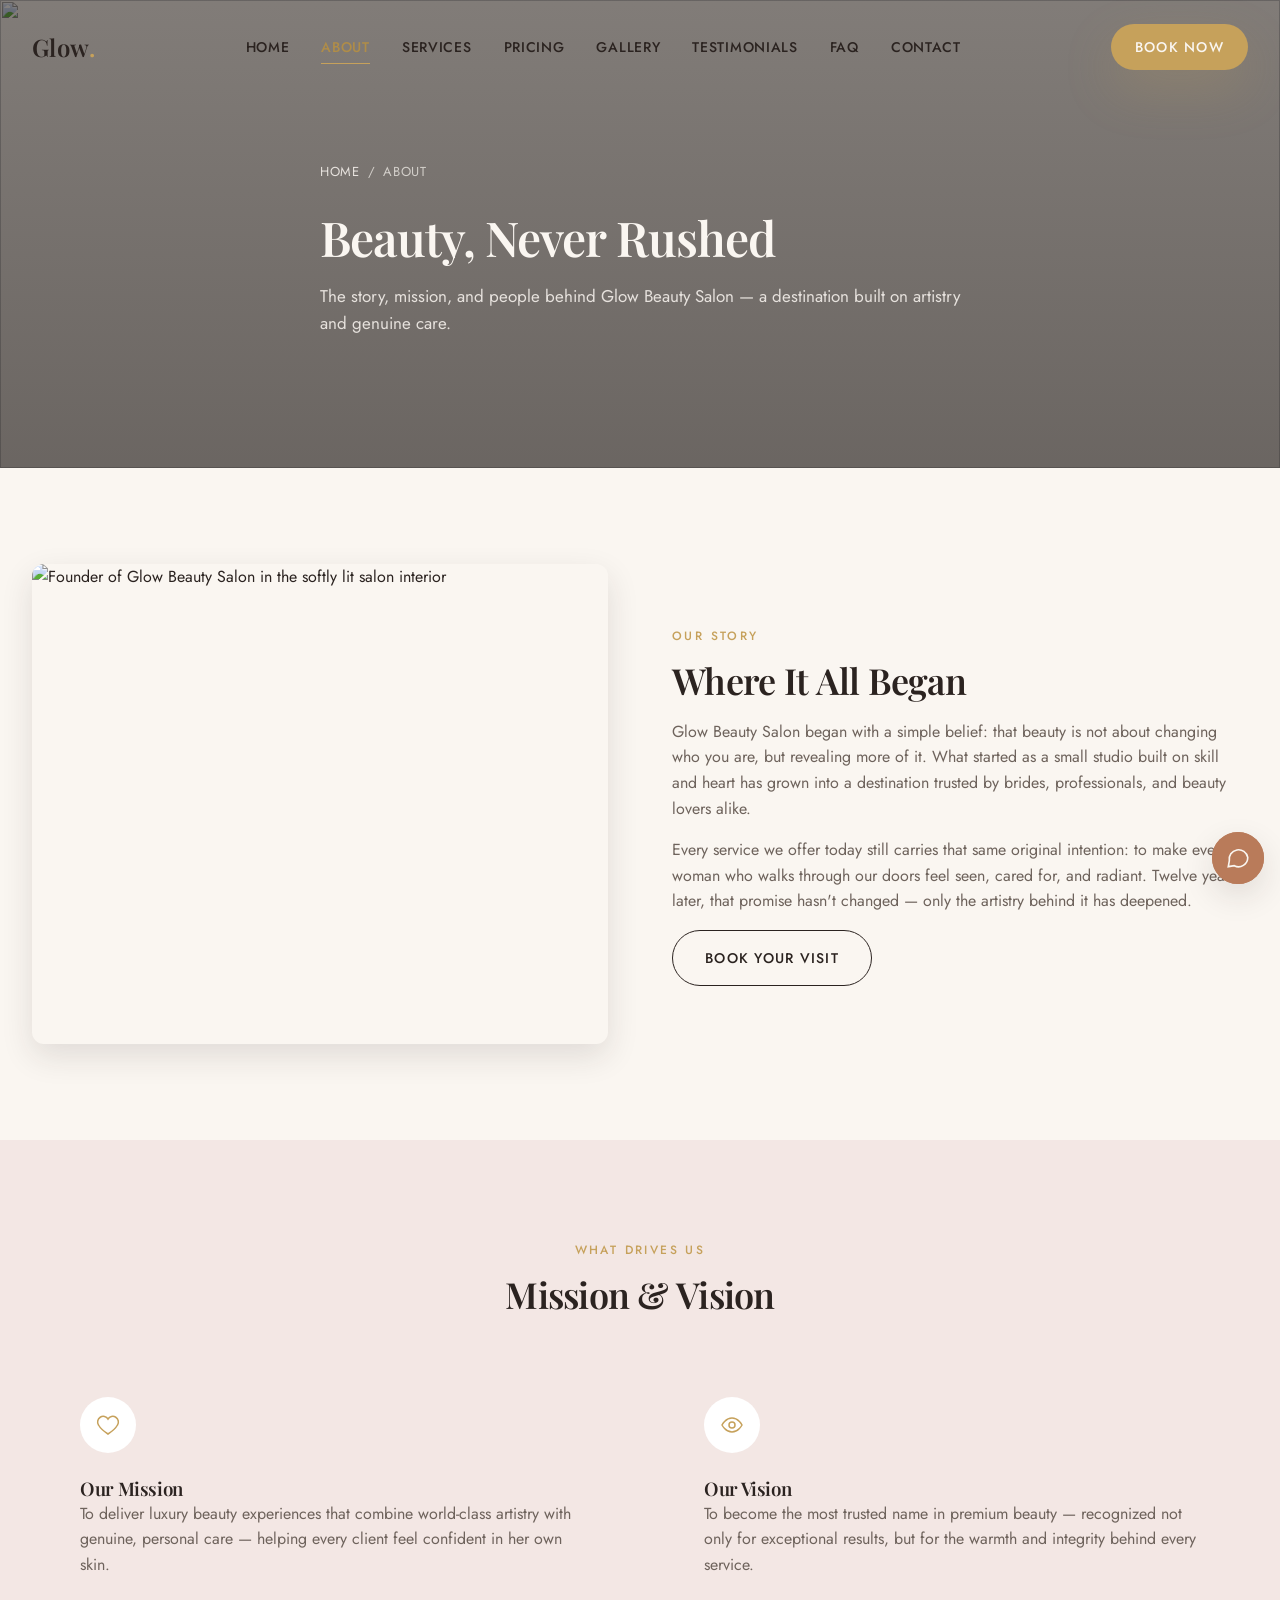
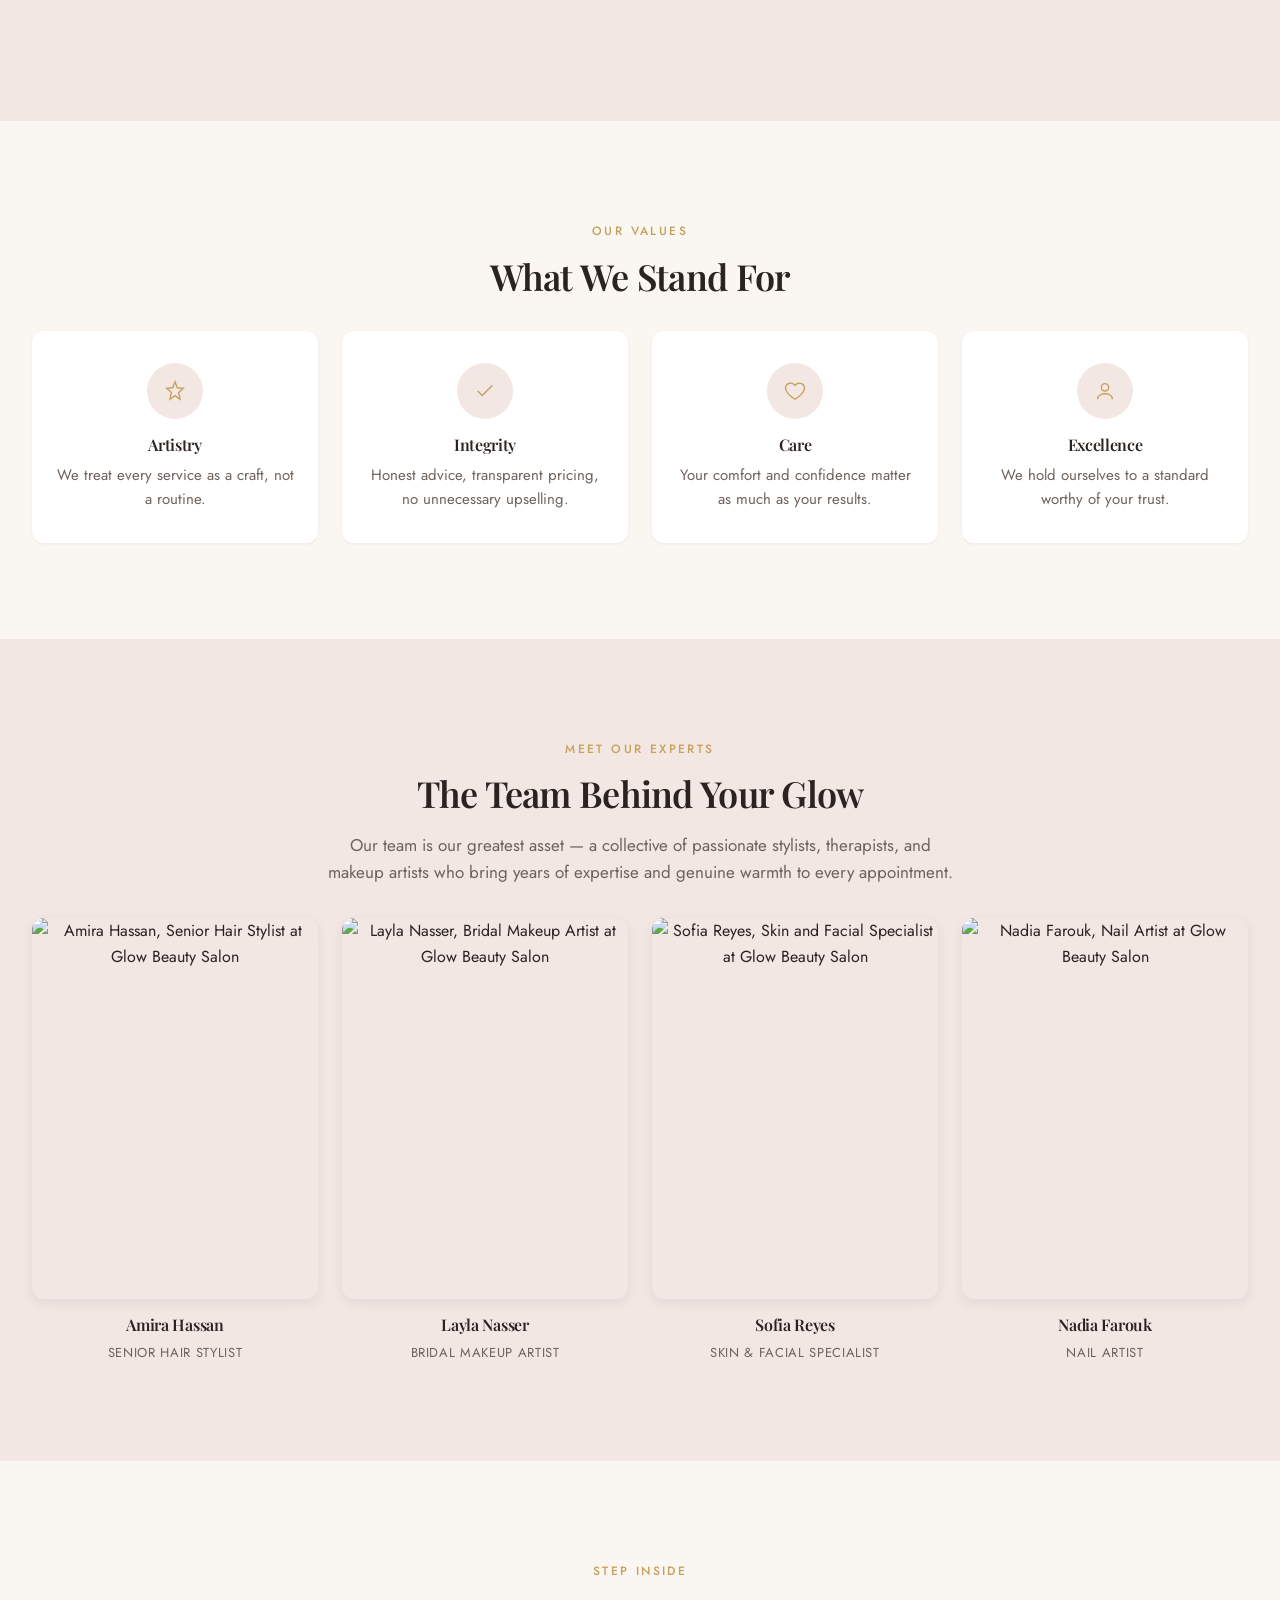
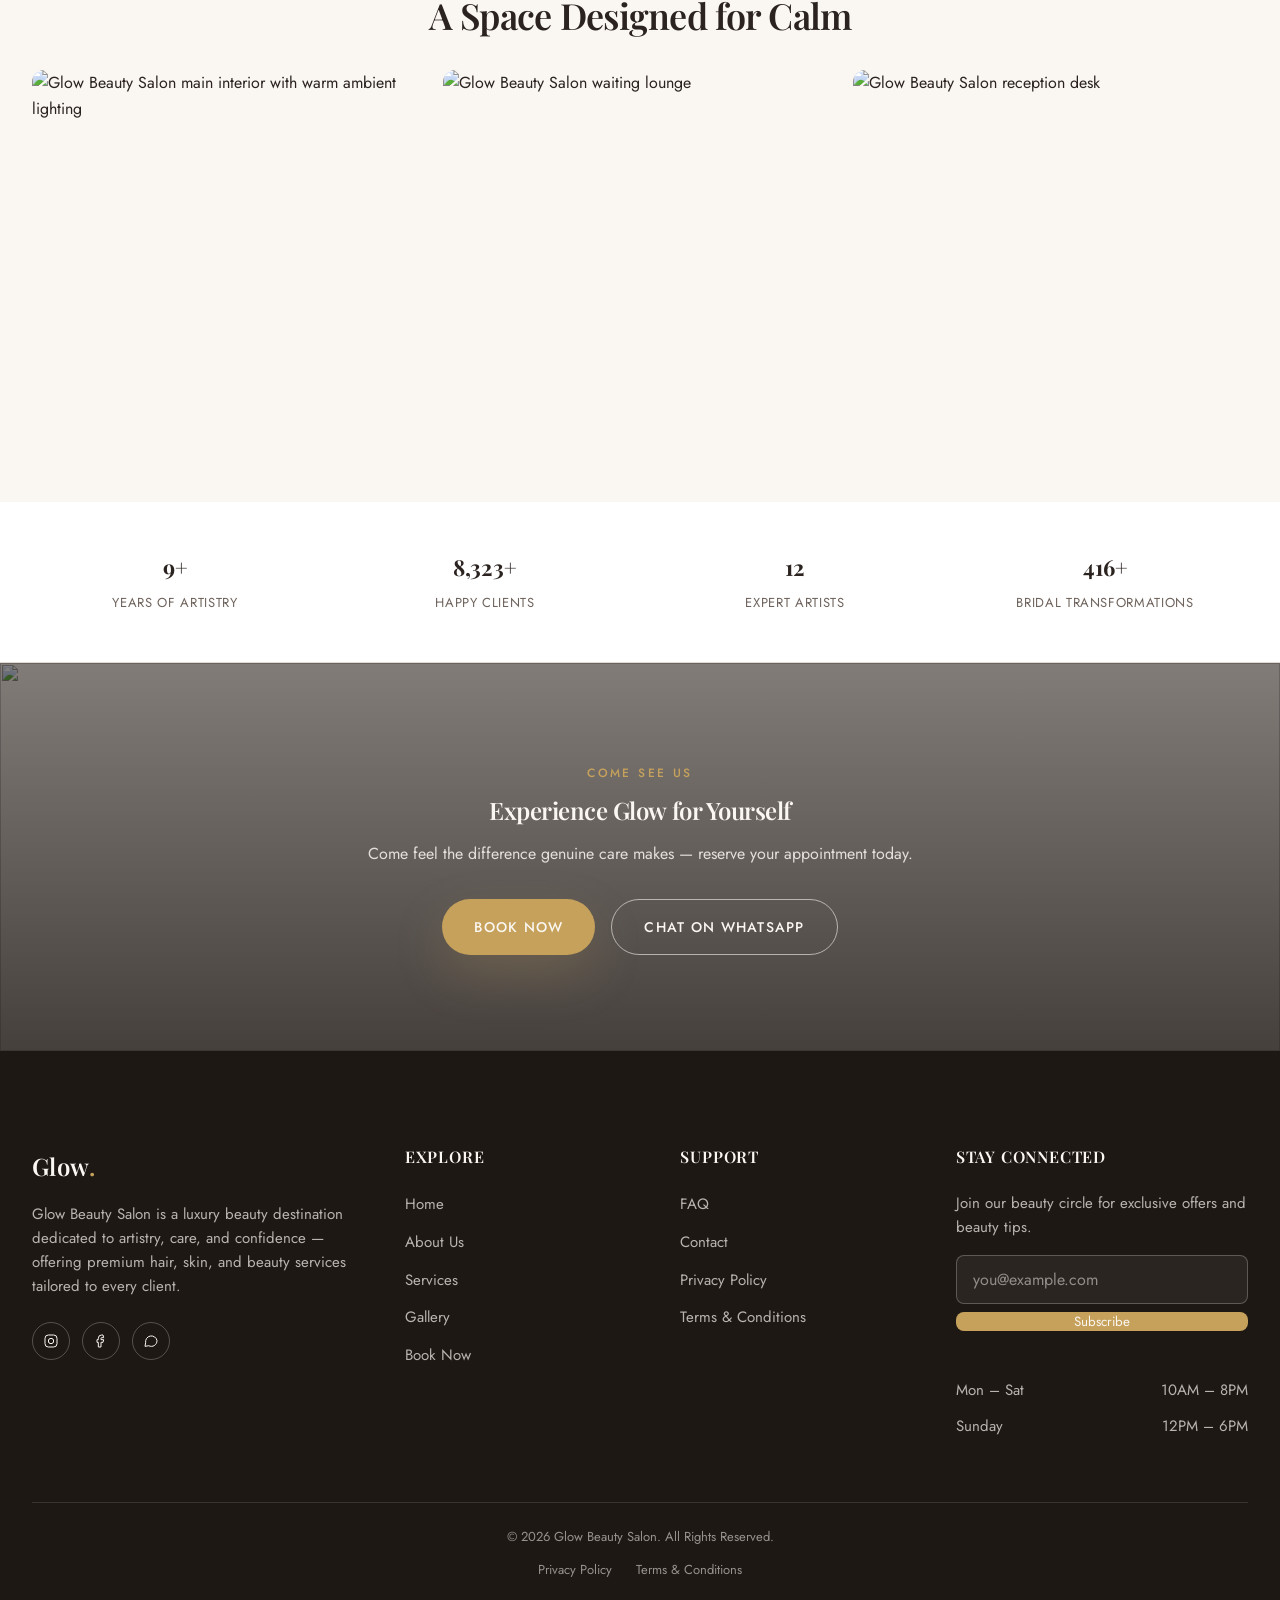
==== about.html @ 4e3955bc "Add files via upload" ====
<!DOCTYPE html>
<html lang="en">
<head>
  <meta charset="UTF-8">
  <meta name="viewport" content="width=device-width, initial-scale=1.0">
  <title>About Us | Glow Beauty Salon — Luxury Beauty Destination</title>
  <meta name="description" content="Discover the story, mission, and expert team behind Glow Beauty Salon — a luxury beauty destination built on artistry, integrity, and genuine care.">
  <meta name="keywords" content="about glow beauty salon, luxury salon story, beauty salon team, salon mission values">
  <meta name="author" content="Glow Beauty Salon">
  <link rel="canonical" href="https://www.glowbeautysalon.com/about.html">

  <meta property="og:type" content="website">
  <meta property="og:title" content="About Glow Beauty Salon">
  <meta property="og:description" content="Beauty, never rushed. Discover the story and team behind Glow Beauty Salon.">
  <meta property="og:image" content="assets/images/founder-portrait.webp">
  <meta property="og:url" content="https://www.glowbeautysalon.com/about.html">
  <meta name="twitter:card" content="summary_large_image">

  <link rel="preconnect" href="https://fonts.googleapis.com">
  <link rel="preconnect" href="https://fonts.gstatic.com" crossorigin>
  <link href="https://fonts.googleapis.com/css2?family=Playfair+Display:wght@500;600;700&family=Jost:wght@400;500;600&display=swap" rel="stylesheet">

  <link rel="stylesheet" href="assets/css/variables.css">
  <link rel="stylesheet" href="assets/css/style.css">
  <link rel="stylesheet" href="assets/css/animations.css">
  <link rel="stylesheet" href="assets/css/responsive.css">
</head>
<body>

  <a class="skip-link" href="#main-content">Skip to main content</a>

  <div class="loading-screen" role="status" aria-live="polite">
    <p class="loading-mark">Glow<span>.</span></p>
    <div class="loading-bar" aria-hidden="true"></div>
    <span class="visually-hidden">Loading Glow Beauty Salon</span>
  </div>

  <div class="scroll-progress" aria-hidden="true"></div>

  <header class="navbar">
    <div class="container">
      <a href="index.html" class="logo">Glow<span>.</span></a>
      <nav class="nav-links" aria-label="Primary navigation">
        <a href="index.html">Home</a>
        <a href="about.html" class="is-active">About</a>
        <a href="services.html">Services</a>
        <a href="pricing.html">Pricing</a>
        <a href="gallery.html">Gallery</a>
        <a href="testimonials.html">Testimonials</a>
        <a href="faq.html">FAQ</a>
        <a href="contact.html">Contact</a>
      </nav>
      <div class="nav-actions">
        <a href="appointment.html" class="btn btn-primary nav-cta">Book Now</a>
        <button class="hamburger" aria-label="Open menu" aria-expanded="false" aria-controls="mobile-menu">
          <span></span><span></span><span></span>
        </button>
      </div>
    </div>
  </header>

  <div class="mobile-menu" id="mobile-menu" aria-hidden="true">
    <button class="mobile-menu-close icon-btn" aria-label="Close menu">
      <svg width="18" height="18" viewBox="0 0 24 24" fill="none" stroke="currentColor" stroke-width="1.5"><line x1="4" y1="4" x2="20" y2="20"/><line x1="20" y1="4" x2="4" y2="20"/></svg>
    </button>
    <nav class="mobile-nav-links" aria-label="Mobile navigation">
      <a href="index.html">Home</a>
      <a href="about.html">About</a>
      <a href="services.html">Services</a>
      <a href="pricing.html">Pricing</a>
      <a href="gallery.html">Gallery</a>
      <a href="appointment.html">Appointment</a>
      <a href="testimonials.html">Testimonials</a>
      <a href="faq.html">FAQ</a>
      <a href="contact.html">Contact</a>
    </nav>
    <div class="mobile-menu-footer">
      <a href="appointment.html" class="btn btn-primary btn-block">Book Now</a>
      <div class="mobile-social">
        <a href="#" class="icon-btn" aria-label="Instagram"><svg width="18" height="18" viewBox="0 0 24 24" fill="none" stroke="currentColor" stroke-width="1.5"><rect x="3" y="3" width="18" height="18" rx="5"/><circle cx="12" cy="12" r="4"/></svg></a>
        <a href="#" class="icon-btn" aria-label="Facebook"><svg width="18" height="18" viewBox="0 0 24 24" fill="none" stroke="currentColor" stroke-width="1.5"><path d="M15 3h-2a5 5 0 0 0-5 5v2H6v4h2v7h4v-7h3l1-4h-4V8a1 1 0 0 1 1-1h3z"/></svg></a>
        <a href="https://wa.me/15550100" class="icon-btn" aria-label="WhatsApp"><svg width="18" height="18" viewBox="0 0 24 24" fill="none" stroke="currentColor" stroke-width="1.5"><path d="M21 11.5a8.5 8.5 0 0 1-12.4 7.6L3 20l1-5.4A8.5 8.5 0 1 1 21 11.5z"/></svg></a>
      </div>
    </div>
  </div>

  <main id="main-content">

    <!-- HERO -->
    <section class="page-hero">
      <div class="page-hero-bg" aria-hidden="true">
        <img src="assets/images/salon-interior.webp" alt="" loading="eager">
      </div>
      <div class="page-hero-overlay" aria-hidden="true"></div>
      <div class="container">
        <div class="page-hero-content" data-reveal>
          <div class="breadcrumb"><a href="index.html">Home</a> / <span>About</span></div>
          <h1>Beauty, Never Rushed</h1>
          <p>The story, mission, and people behind Glow Beauty Salon — a destination built on artistry and genuine care.</p>
        </div>
      </div>
    </section>

    <!-- OUR STORY -->
    <section aria-labelledby="story-title">
      <div class="container">
        <div class="story-split">
          <div class="story-split-media" data-reveal>
            <img src="assets/images/founder-portrait.webp" alt="Founder of Glow Beauty Salon in the softly lit salon interior" loading="lazy">
          </div>
          <div class="story-split-content" data-reveal data-reveal-delay="2">
            <span class="eyebrow">Our Story</span>
            <h2 id="story-title" class="section-title">Where It All Began</h2>
            <p>Glow Beauty Salon began with a simple belief: that beauty is not about changing who you are, but revealing more of it. What started as a small studio built on skill and heart has grown into a destination trusted by brides, professionals, and beauty lovers alike.</p>
            <p>Every service we offer today still carries that same original intention: to make every woman who walks through our doors feel seen, cared for, and radiant. Twelve years later, that promise hasn't changed — only the artistry behind it has deepened.</p>
            <a href="appointment.html" class="btn btn-secondary">Book Your Visit</a>
          </div>
        </div>
      </div>
    </section>

    <!-- MISSION & VISION -->
    <section class="section--alt" aria-labelledby="mission-title">
      <div class="container">
        <div class="section-header" data-reveal>
          <span class="eyebrow">What Drives Us</span>
          <h2 id="mission-title" class="section-title">Mission &amp; Vision</h2>
        </div>
        <div class="mission-vision-grid">
          <div class="mission-vision-card" data-reveal data-reveal-delay="1">
            <span class="icon-circle" aria-hidden="true">
              <svg width="24" height="24" viewBox="0 0 24 24" fill="none" stroke="currentColor" stroke-width="1.5"><path d="M12 21s-7-4.5-9.5-9A5.5 5.5 0 0112 6a5.5 5.5 0 019.5 6c-2.5 4.5-9.5 9-9.5 9z"/></svg>
            </span>
            <h3>Our Mission</h3>
            <p>To deliver luxury beauty experiences that combine world-class artistry with genuine, personal care — helping every client feel confident in her own skin.</p>
          </div>
          <div class="mission-vision-card" data-reveal data-reveal-delay="2">
            <span class="icon-circle" aria-hidden="true">
              <svg width="24" height="24" viewBox="0 0 24 24" fill="none" stroke="currentColor" stroke-width="1.5"><circle cx="12" cy="12" r="3"/><path d="M2 12s3.5-7 10-7 10 7 10 7-3.5 7-10 7-10-7-10-7z"/></svg>
            </span>
            <h3>Our Vision</h3>
            <p>To become the most trusted name in premium beauty — recognized not only for exceptional results, but for the warmth and integrity behind every service.</p>
          </div>
        </div>
      </div>
    </section>

    <!-- CORE VALUES -->
    <section aria-labelledby="values-title">
      <div class="container">
        <div class="section-header" data-reveal>
          <span class="eyebrow">Our Values</span>
          <h2 id="values-title" class="section-title">What We Stand For</h2>
        </div>
        <div class="values-grid">
          <div class="value-card" data-reveal data-reveal-delay="1">
            <span class="icon-circle" aria-hidden="true"><svg width="22" height="22" viewBox="0 0 24 24" fill="none" stroke="currentColor" stroke-width="1.5"><path d="M12 2l2.5 6.5L21 9l-5 4.5L17.5 21 12 17l-5.5 4L8 13.5 3 9l6.5-.5z"/></svg></span>
            <h4>Artistry</h4>
            <p>We treat every service as a craft, not a routine.</p>
          </div>
          <div class="value-card" data-reveal data-reveal-delay="2">
            <span class="icon-circle" aria-hidden="true"><svg width="22" height="22" viewBox="0 0 24 24" fill="none" stroke="currentColor" stroke-width="1.5"><path d="M20 6L9 17l-5-5"/></svg></span>
            <h4>Integrity</h4>
            <p>Honest advice, transparent pricing, no unnecessary upselling.</p>
          </div>
          <div class="value-card" data-reveal data-reveal-delay="3">
            <span class="icon-circle" aria-hidden="true"><svg width="22" height="22" viewBox="0 0 24 24" fill="none" stroke="currentColor" stroke-width="1.5"><path d="M12 21s-7-4.5-9.5-9A5.5 5.5 0 0112 6a5.5 5.5 0 019.5 6c-2.5 4.5-9.5 9-9.5 9z"/></svg></span>
            <h4>Care</h4>
            <p>Your comfort and confidence matter as much as your results.</p>
          </div>
          <div class="value-card" data-reveal data-reveal-delay="4">
            <span class="icon-circle" aria-hidden="true"><svg width="22" height="22" viewBox="0 0 24 24" fill="none" stroke="currentColor" stroke-width="1.5"><circle cx="12" cy="8" r="4"/><path d="M4 21c0-4 4-6 8-6s8 2 8 6"/></svg></span>
            <h4>Excellence</h4>
            <p>We hold ourselves to a standard worthy of your trust.</p>
          </div>
        </div>
      </div>
    </section>

    <!-- MEET OUR EXPERTS -->
    <section class="section--alt" id="team" aria-labelledby="team-title">
      <div class="container">
        <div class="section-header" data-reveal>
          <span class="eyebrow">Meet Our Experts</span>
          <h2 id="team-title" class="section-title">The Team Behind Your Glow</h2>
          <p class="section-subtitle">Our team is our greatest asset — a collective of passionate stylists, therapists, and makeup artists who bring years of expertise and genuine warmth to every appointment.</p>
        </div>
        <div class="team-grid">
          <div class="team-card" data-reveal data-reveal-delay="1">
            <div class="team-card-media"><img src="assets/images/beauty-team.webp" alt="Amira Hassan, Senior Hair Stylist at Glow Beauty Salon" loading="lazy"></div>
            <h4>Amira Hassan</h4>
            <span>Senior Hair Stylist</span>
          </div>
          <div class="team-card" data-reveal data-reveal-delay="2">
            <div class="team-card-media"><img src="assets/images/beauty-team.webp" alt="Layla Nasser, Bridal Makeup Artist at Glow Beauty Salon" loading="lazy"></div>
            <h4>Layla Nasser</h4>
            <span>Bridal Makeup Artist</span>
          </div>
          <div class="team-card" data-reveal data-reveal-delay="3">
            <div class="team-card-media"><img src="assets/images/beauty-team.webp" alt="Sofia Reyes, Skin and Facial Specialist at Glow Beauty Salon" loading="lazy"></div>
            <h4>Sofia Reyes</h4>
            <span>Skin &amp; Facial Specialist</span>
          </div>
          <div class="team-card" data-reveal data-reveal-delay="4">
            <div class="team-card-media"><img src="assets/images/beauty-team.webp" alt="Nadia Farouk, Nail Artist at Glow Beauty Salon" loading="lazy"></div>
            <h4>Nadia Farouk</h4>
            <span>Nail Artist</span>
          </div>
        </div>
      </div>
    </section>

    <!-- LUXURY SALON INTERIOR -->
    <section aria-labelledby="interior-title">
      <div class="container">
        <div class="section-header" data-reveal>
          <span class="eyebrow">Step Inside</span>
          <h2 id="interior-title" class="section-title">A Space Designed for Calm</h2>
        </div>
        <div class="gallery-grid">
          <div class="gallery-item span-tall" data-reveal data-reveal-delay="1">
            <img src="assets/images/salon-interior.webp" alt="Glow Beauty Salon main interior with warm ambient lighting" loading="lazy">
            <div class="gallery-item-overlay"><span>Reception</span></div>
          </div>
          <div class="gallery-item" data-reveal data-reveal-delay="2">
            <img src="assets/images/waiting-lounge.webp" alt="Glow Beauty Salon waiting lounge" loading="lazy">
            <div class="gallery-item-overlay"><span>Lounge</span></div>
          </div>
          <div class="gallery-item" data-reveal data-reveal-delay="3">
            <img src="assets/images/reception-area.webp" alt="Glow Beauty Salon reception desk" loading="lazy">
            <div class="gallery-item-overlay"><span>Front Desk</span></div>
          </div>
        </div>
      </div>
    </section>

    <!-- WHY CLIENTS TRUST US / STATS -->
    <section class="trust-badges section--alt" aria-label="Beauty statistics">
      <div class="container">
        <div class="trust-badge" data-reveal data-reveal-delay="1">
          <strong data-count-to="12" data-count-suffix="+">0+</strong>
          <span>Years of Artistry</span>
        </div>
        <div class="trust-badge" data-reveal data-reveal-delay="2">
          <strong data-count-to="10000" data-count-suffix="+">0+</strong>
          <span>Happy Clients</span>
        </div>
        <div class="trust-badge" data-reveal data-reveal-delay="3">
          <strong data-count-to="15" data-count-suffix="">0</strong>
          <span>Expert Artists</span>
        </div>
        <div class="trust-badge" data-reveal data-reveal-delay="4">
          <strong data-count-to="500" data-count-suffix="+">0+</strong>
          <span>Bridal Transformations</span>
        </div>
      </div>
    </section>

    <!-- CTA -->
    <section class="final-cta" aria-labelledby="about-cta-title">
      <div class="final-cta-bg" aria-hidden="true"><img src="assets/images/booking-cta-banner.webp" alt="" loading="lazy"></div>
      <div class="final-cta-overlay" aria-hidden="true"></div>
      <div class="container">
        <div class="final-cta-content" data-reveal>
          <span class="eyebrow">Come See Us</span>
          <h2 id="about-cta-title">Experience Glow for Yourself</h2>
          <p>Come feel the difference genuine care makes — reserve your appointment today.</p>
          <div class="final-cta-actions">
            <a href="appointment.html" class="btn btn-primary">Book Now</a>
            <a href="https://wa.me/15550100" class="btn btn-outline-light">Chat on WhatsApp</a>
          </div>
        </div>
      </div>
    </section>

  </main>

  <!-- FOOTER -->
  <footer class="footer" id="contact">
    <div class="container">
      <div class="footer-grid">
        <div class="footer-brand">
          <a href="index.html" class="logo">Glow<span>.</span></a>
          <p>Glow Beauty Salon is a luxury beauty destination dedicated to artistry, care, and confidence — offering premium hair, skin, and beauty services tailored to every client.</p>
          <div class="footer-social">
            <a href="#" class="icon-btn" aria-label="Instagram" style="background:transparent;box-shadow:none;color:inherit;"><svg width="16" height="16" viewBox="0 0 24 24" fill="none" stroke="currentColor" stroke-width="1.5"><rect x="3" y="3" width="18" height="18" rx="5"/><circle cx="12" cy="12" r="4"/></svg></a>
            <a href="#" class="icon-btn" aria-label="Facebook" style="background:transparent;box-shadow:none;color:inherit;"><svg width="16" height="16" viewBox="0 0 24 24" fill="none" stroke="currentColor" stroke-width="1.5"><path d="M15 3h-2a5 5 0 0 0-5 5v2H6v4h2v7h4v-7h3l1-4h-4V8a1 1 0 0 1 1-1h3z"/></svg></a>
            <a href="https://wa.me/15550100" class="icon-btn" aria-label="WhatsApp" style="background:transparent;box-shadow:none;color:inherit;"><svg width="16" height="16" viewBox="0 0 24 24" fill="none" stroke="currentColor" stroke-width="1.5"><path d="M21 11.5a8.5 8.5 0 0 1-12.4 7.6L3 20l1-5.4A8.5 8.5 0 1 1 21 11.5z"/></svg></a>
          </div>
        </div>
        <div class="footer-col">
          <h4>Explore</h4>
          <ul>
            <li><a href="index.html">Home</a></li>
            <li><a href="about.html">About Us</a></li>
            <li><a href="services.html">Services</a></li>
            <li><a href="gallery.html">Gallery</a></li>
            <li><a href="appointment.html">Book Now</a></li>
          </ul>
        </div>
        <div class="footer-col">
          <h4>Support</h4>
          <ul>
            <li><a href="faq.html">FAQ</a></li>
            <li><a href="contact.html">Contact</a></li>
            <li><a href="privacy-policy.html">Privacy Policy</a></li>
            <li><a href="terms-conditions.html">Terms &amp; Conditions</a></li>
          </ul>
        </div>
        <div class="footer-col footer-newsletter">
          <h4>Stay Connected</h4>
          <p>Join our beauty circle for exclusive offers and beauty tips.</p>
          <form class="newsletter-form" novalidate>
            <label for="newsletter-email" class="visually-hidden">Email address</label>
            <input type="email" id="newsletter-email" placeholder="you@example.com" required autocomplete="email">
            <button type="submit">Subscribe</button>
          </form>
          <p class="newsletter-note" role="status"></p>
          <ul class="footer-hours" style="margin-top: var(--space-6);">
            <li><span>Mon – Sat</span><span>10AM – 8PM</span></li>
            <li><span>Sunday</span><span>12PM – 6PM</span></li>
          </ul>
        </div>
      </div>
      <div class="footer-bottom">
        <span>© 2026 Glow Beauty Salon. All Rights Reserved.</span>
        <div class="footer-legal">
          <a href="privacy-policy.html">Privacy Policy</a>
          <a href="terms-conditions.html">Terms &amp; Conditions</a>
        </div>
      </div>
    </div>
  </footer>

  <a href="https://wa.me/15550100" class="whatsapp-float" aria-label="Chat with Glow Beauty Salon on WhatsApp" target="_blank" rel="noopener">
    <svg width="26" height="26" viewBox="0 0 24 24" fill="none" stroke="currentColor" stroke-width="1.5"><path d="M21 11.5a8.5 8.5 0 0 1-12.4 7.6L3 20l1-5.4A8.5 8.5 0 1 1 21 11.5z"/></svg>
  </a>

  <button class="icon-btn back-to-top" aria-label="Back to top">
    <svg width="18" height="18" viewBox="0 0 24 24" fill="none" stroke="currentColor" stroke-width="1.5"><path d="M12 19V5"/><path d="M5 12l7-7 7 7"/></svg>
  </button>

  <script src="assets/js/main.js"></script>
  <script src="assets/js/animations.js"></script>
</body>
</html>
---- assets/css/variables.css ----
/* ==========================================================================
   GLOW BEAUTY SALON — DESIGN TOKENS
   Single source of truth for color, type, spacing, radius, shadow, motion.
   Derived directly from the approved Luxury Design System document.
   ========================================================================== */

:root {

  /* ---------- COLOR SYSTEM ---------- */

  /* Primary / Secondary / Accent */
  --color-primary: #C6A15B;          /* Champagne Gold — CTAs, key accents */
  --color-primary-dark: #B08D48;     /* Hover/active state for gold elements */
  --color-secondary: #B98A93;        /* Deep Rose Mauve */
  --color-accent: #B97B5A;           /* Soft Terracotta */

  /* Backgrounds & Surfaces */
  --color-bg: #FAF6F1;               /* Warm Ivory — primary background */
  --color-bg-alt: #F3E7E4;           /* Blush Mist — alternating sections */
  --color-surface: #FFFFFF;          /* Pure White — cards & elevated components */
  --color-bg-dark: #1E1815;          /* Deep Espresso — footer / dark sections */

  /* Text */
  --color-text: #2B2320;             /* Espresso Charcoal — primary text */
  --color-text-muted: #6E635C;       /* Warm Taupe Grey — secondary text */
  --color-text-inverse: #FAF6F1;     /* Ivory text on dark backgrounds */

  /* Borders & Neutrals */
  --color-border: #E4D9CC;           /* Soft Gold-Grey */
  --color-neutral-light: #EDEAE6;    /* Fog Grey */
  --color-neutral-dark: #1E1815;     /* Deep Espresso */

  /* Status */
  --color-success: #8A9A83;          /* Muted Sage Green */
  --color-warning: #D9A441;          /* Soft Amber */
  --color-error: #B65C4D;            /* Muted Brick Red */

  /* ---------- TYPOGRAPHY ---------- */

  --font-display: 'Playfair Display', Georgia, serif;
  --font-body: 'Jost', 'Montserrat', -apple-system, sans-serif;

  --fs-hero: clamp(2.25rem, 5vw + 1rem, 4rem);      /* 36px -> 64px */
  --fs-h1: clamp(2rem, 3.5vw + 1rem, 3rem);         /* 32px -> 48px */
  --fs-h2: clamp(1.625rem, 2.5vw + 1rem, 2.25rem);  /* 26px -> 36px */
  --fs-h3: clamp(1.375rem, 1.5vw + 1rem, 1.75rem);  /* 22px -> 28px */
  --fs-h4: clamp(1.125rem, 1vw + 0.9rem, 1.25rem);  /* 18px -> 20px */
  --fs-body: 1rem;                                  /* 16px */
  --fs-small: 0.8125rem;                            /* 13px */
  --fs-button: 0.875rem;                            /* 14px */
  --fs-nav: 0.875rem;                               /* 14px */
  --fs-eyebrow: 0.75rem;                            /* 12px */

  --lh-tight: 1.15;
  --lh-heading: 1.25;
  --lh-body: 1.6;

  --ls-tight: -0.02em;
  --ls-button: 0.09em;
  --ls-nav: 0.05em;
  --ls-eyebrow: 0.2em;

  /* ---------- SPACING SCALE (base 4px) ---------- */

  --space-1: 0.25rem;   /* 4px */
  --space-2: 0.5rem;    /* 8px */
  --space-3: 0.75rem;   /* 12px */
  --space-4: 1rem;      /* 16px */
  --space-6: 1.5rem;    /* 24px */
  --space-8: 2rem;      /* 32px */
  --space-12: 3rem;     /* 48px */
  --space-16: 4rem;     /* 64px */
  --space-24: 6rem;     /* 96px */
  --space-32: 8rem;     /* 128px */

  /* ---------- LAYOUT ---------- */

  --container-max: 1280px;
  --container-narrow: 1140px;
  --gutter: 2rem;

  /* ---------- RADIUS ---------- */

  --radius-sm: 8px;      /* inputs */
  --radius-md: 12px;     /* cards, images */
  --radius-pill: 999px;  /* primary buttons */

  /* ---------- SHADOWS (warm-toned, never pure black) ---------- */

  --shadow-sm: 0 1px 3px rgba(43, 35, 32, 0.06);
  --shadow-md: 0 4px 12px rgba(43, 35, 32, 0.08);
  --shadow-lg: 0 12px 32px rgba(43, 35, 32, 0.12);
  --shadow-luxury: 0 20px 50px rgba(198, 161, 91, 0.22);
  --shadow-glass: 0 8px 32px rgba(43, 35, 32, 0.10);

  /* ---------- GLASSMORPHISM ---------- */

  --glass-bg: rgba(250, 246, 241, 0.7);
  --glass-border: rgba(255, 255, 255, 0.4);
  --glass-blur: 18px;

  /* ---------- MOTION ---------- */

  --ease-out: cubic-bezier(0.25, 0.1, 0.25, 1);
  --ease-in-out: cubic-bezier(0.45, 0, 0.55, 1);
  --duration-fast: 200ms;
  --duration-base: 300ms;
  --duration-slow: 500ms;

  /* ---------- Z-INDEX SCALE ---------- */

  --z-navbar: 100;
  --z-mobile-menu: 200;
  --z-loading: 300;
  --z-floating: 90;
  --z-progress: 110;
}
---- assets/css/style.css ----
/* ==========================================================================
   GLOW BEAUTY SALON — MAIN STYLESHEET
   Base reset, typography, layout primitives, and all homepage components.
   ========================================================================== */

/* ---------- RESET & BASE ---------- */

*,
*::before,
*::after {
  box-sizing: border-box;
  margin: 0;
  padding: 0;
}

html {
  scroll-behavior: smooth;
  -webkit-text-size-adjust: 100%;
}

body {
  font-family: var(--font-body);
  font-size: var(--fs-body);
  line-height: var(--lh-body);
  color: var(--color-text);
  background-color: var(--color-bg);
  overflow-x: hidden;
}

img {
  max-width: 100%;
  display: block;
}

a {
  color: inherit;
  text-decoration: none;
}

ul {
  list-style: none;
}

button {
  font-family: inherit;
  cursor: pointer;
  border: none;
  background: none;
}

input,
textarea,
select {
  font-family: inherit;
  font-size: inherit;
}

h1, h2, h3, h4 {
  font-family: var(--font-display);
  line-height: var(--lh-heading);
  font-weight: 600;
  letter-spacing: var(--ls-tight);
  color: var(--color-text);
}

/* Visually-hidden utility for accessible skip links / labels */
.visually-hidden {
  position: absolute;
  width: 1px;
  height: 1px;
  overflow: hidden;
  clip: rect(0 0 0 0);
  white-space: nowrap;
}

.skip-link {
  position: absolute;
  top: -100px;
  left: var(--space-4);
  background: var(--color-primary);
  color: var(--color-text);
  padding: var(--space-3) var(--space-6);
  border-radius: var(--radius-sm);
  z-index: 999;
  transition: top var(--duration-base) var(--ease-out);
}

.skip-link:focus {
  top: var(--space-4);
}

/* Consistent, visible focus state across every interactive element */
a:focus-visible,
button:focus-visible,
input:focus-visible,
textarea:focus-visible,
[tabindex]:focus-visible {
  outline: 2px solid var(--color-primary);
  outline-offset: 3px;
  box-shadow: 0 0 0 6px rgba(198, 161, 91, 0.18);
  border-radius: var(--radius-sm);
}

/* ---------- LAYOUT PRIMITIVES ---------- */

.container {
  max-width: var(--container-max);
  margin-inline: auto;
  padding-inline: var(--gutter);
}

.container--narrow {
  max-width: var(--container-narrow);
  margin-inline: auto;
  padding-inline: var(--gutter);
}

section {
  padding-block: var(--space-24);
  position: relative;
}

.section--alt {
  background-color: var(--color-bg-alt);
}

.section--dark {
  background-color: var(--color-bg-dark);
  color: var(--color-text-inverse);
}

.section--dark h2,
.section--dark h3,
.section--dark p {
  color: var(--color-text-inverse);
}

/* ---------- SECTION HEADER (eyebrow + title + subtext) ---------- */

.section-header {
  text-align: center;
  max-width: 640px;
  margin-inline: auto;
  margin-bottom: var(--space-16);
}

.section-header--left {
  text-align: left;
  margin-inline: 0;
}

.eyebrow {
  display: inline-block;
  font-size: var(--fs-eyebrow);
  font-weight: 500;
  letter-spacing: var(--ls-eyebrow);
  text-transform: uppercase;
  color: var(--color-primary);
  margin-bottom: var(--space-3);
}

.section-title {
  font-size: var(--fs-h2);
  margin-bottom: var(--space-4);
}

.section-subtitle {
  color: var(--color-text-muted);
  font-size: 1.0625rem;
}

/* ---------- BUTTONS ---------- */

.btn {
  display: inline-flex;
  align-items: center;
  justify-content: center;
  gap: var(--space-2);
  padding: var(--space-4) var(--space-8);
  font-size: var(--fs-button);
  font-weight: 500;
  letter-spacing: var(--ls-button);
  text-transform: uppercase;
  border-radius: var(--radius-pill);
  transition: transform var(--duration-fast) var(--ease-out),
              box-shadow var(--duration-fast) var(--ease-out),
              background-color var(--duration-fast) var(--ease-out);
  white-space: nowrap;
}

.btn:active {
  transform: scale(0.98);
}

.btn-primary {
  background-color: var(--color-primary);
  color: var(--color-text-inverse);
  box-shadow: var(--shadow-luxury);
}

.btn-primary:hover {
  background-color: var(--color-primary-dark);
  transform: scale(1.03);
  box-shadow: 0 24px 55px rgba(198, 161, 91, 0.3);
}

.btn-secondary {
  background-color: transparent;
  color: var(--color-text);
  border: 1px solid var(--color-text);
}

.btn-secondary:hover {
  background-color: var(--color-text);
  color: var(--color-text-inverse);
  transform: scale(1.03);
}

.btn-outline-light {
  background-color: transparent;
  color: var(--color-text-inverse);
  border: 1px solid rgba(250, 246, 241, 0.6);
}

.btn-outline-light:hover {
  background-color: rgba(250, 246, 241, 0.12);
  border-color: var(--color-text-inverse);
  transform: scale(1.03);
}

.btn-block {
  width: 100%;
}

/* Icon buttons (circular — back to top, social, etc.) */
.icon-btn {
  display: inline-flex;
  align-items: center;
  justify-content: center;
  width: 44px;
  height: 44px;
  border-radius: 50%;
  background-color: var(--color-surface);
  color: var(--color-text);
  box-shadow: var(--shadow-md);
  transition: transform var(--duration-fast) var(--ease-out),
              box-shadow var(--duration-fast) var(--ease-out);
}

.icon-btn:hover {
  transform: translateY(-3px);
  box-shadow: var(--shadow-lg);
}

/* ==========================================================================
   1. LOADING SCREEN
   ========================================================================== */

.loading-screen {
  position: fixed;
  inset: 0;
  z-index: var(--z-loading);
  background-color: var(--color-bg);
  display: flex;
  align-items: center;
  justify-content: center;
  flex-direction: column;
  gap: var(--space-4);
  transition: opacity var(--duration-slow) var(--ease-out),
              visibility var(--duration-slow) var(--ease-out);
}

.loading-screen.is-hidden {
  opacity: 0;
  visibility: hidden;
  pointer-events: none;
}

.loading-mark {
  font-family: var(--font-display);
  font-size: 2rem;
  letter-spacing: 0.08em;
  color: var(--color-text);
}

.loading-mark span {
  color: var(--color-primary);
}

.loading-bar {
  width: 160px;
  height: 2px;
  background-color: var(--color-border);
  border-radius: var(--radius-pill);
  overflow: hidden;
}

.loading-bar::after {
  content: '';
  display: block;
  height: 100%;
  width: 40%;
  background-color: var(--color-primary);
  animation: loading-sweep 1.1s var(--ease-in-out) infinite;
}

/* ==========================================================================
   SCROLL PROGRESS BAR
   ========================================================================== */

.scroll-progress {
  position: fixed;
  top: 0;
  left: 0;
  height: 3px;
  width: 0%;
  background-color: var(--color-primary);
  z-index: var(--z-progress);
  transition: width 80ms linear;
}

/* ==========================================================================
   2. NAVBAR (Glassmorphism, sticky)
   ========================================================================== */

.navbar {
  position: fixed;
  top: 0;
  left: 0;
  right: 0;
  z-index: var(--z-navbar);
  padding-block: var(--space-6);
  transition: padding var(--duration-base) var(--ease-out),
              background-color var(--duration-base) var(--ease-out),
              box-shadow var(--duration-base) var(--ease-out),
              backdrop-filter var(--duration-base) var(--ease-out);
}

.navbar .container {
  display: flex;
  align-items: center;
  justify-content: space-between;
}

.navbar.is-scrolled {
  padding-block: var(--space-3);
  background-color: var(--glass-bg);
  backdrop-filter: blur(var(--glass-blur));
  -webkit-backdrop-filter: blur(var(--glass-blur));
  border-bottom: 1px solid var(--glass-border);
  box-shadow: var(--shadow-glass);
}

.logo {
  font-family: var(--font-display);
  font-size: 1.5rem;
  font-weight: 600;
  letter-spacing: 0.02em;
  color: var(--color-text);
}

.logo span {
  color: var(--color-primary);
}

.nav-links {
  display: flex;
  align-items: center;
  gap: var(--space-8);
}

.nav-links a {
  font-size: var(--fs-nav);
  font-weight: 500;
  letter-spacing: var(--ls-nav);
  text-transform: uppercase;
  color: var(--color-text);
  position: relative;
  padding-block: var(--space-1);
  transition: color var(--duration-fast) var(--ease-out);
}

.nav-links a::after {
  content: '';
  position: absolute;
  left: 0;
  bottom: -2px;
  width: 0;
  height: 1px;
  background-color: var(--color-primary);
  transition: width var(--duration-base) var(--ease-out);
}

.nav-links a:hover,
.nav-links a.is-active {
  color: var(--color-primary-dark);
}

.nav-links a:hover::after,
.nav-links a.is-active::after {
  width: 100%;
}

.nav-actions {
  display: flex;
  align-items: center;
  gap: var(--space-4);
}

.nav-cta {
  padding: var(--space-3) var(--space-6);
}

.hamburger {
  display: none;
  flex-direction: column;
  justify-content: center;
  gap: 5px;
  width: 28px;
  height: 22px;
}

.hamburger span {
  display: block;
  height: 2px;
  width: 100%;
  background-color: var(--color-text);
  transition: transform var(--duration-base) var(--ease-out),
              opacity var(--duration-base) var(--ease-out);
}

.hamburger.is-open span:nth-child(1) {
  transform: translateY(7px) rotate(45deg);
}

.hamburger.is-open span:nth-child(2) {
  opacity: 0;
}

.hamburger.is-open span:nth-child(3) {
  transform: translateY(-7px) rotate(-45deg);
}

/* ==========================================================================
   3. MOBILE MENU
   ========================================================================== */

.mobile-menu {
  position: fixed;
  inset: 0;
  z-index: var(--z-mobile-menu);
  background-color: var(--color-bg);
  display: flex;
  flex-direction: column;
  justify-content: center;
  padding: var(--space-16) var(--space-8);
  transform: translateX(100%);
  transition: transform var(--duration-slow) var(--ease-out);
}

.mobile-menu.is-open {
  transform: translateX(0);
}

.mobile-menu-close {
  position: absolute;
  top: var(--space-6);
  right: var(--gutter);
}

.mobile-nav-links {
  display: flex;
  flex-direction: column;
  gap: var(--space-6);
  margin-bottom: var(--space-12);
}

.mobile-nav-links a {
  font-family: var(--font-display);
  font-size: 1.75rem;
  font-weight: 500;
  color: var(--color-text);
}

.mobile-menu-footer {
  display: flex;
  flex-direction: column;
  gap: var(--space-6);
}

.mobile-social {
  display: flex;
  gap: var(--space-4);
}

/* ==========================================================================
   4. HERO SECTION
   ========================================================================== */

.hero {
  position: relative;
  min-height: 100vh;
  display: flex;
  align-items: center;
  padding-top: var(--space-24);
  overflow: hidden;
}

.hero-bg {
  position: absolute;
  inset: 0;
  z-index: -2;
}

.hero-bg img {
  width: 100%;
  height: 100%;
  object-fit: cover;
  object-position: center;
}

.hero-overlay {
  position: absolute;
  inset: 0;
  z-index: -1;
  background: linear-gradient(
    180deg,
    rgba(30, 24, 21, 0.35) 0%,
    rgba(30, 24, 21, 0.15) 45%,
    rgba(30, 24, 21, 0.55) 100%
  );
}

.hero-content {
  max-width: 620px;
  color: var(--color-text-inverse);
}

.hero-eyebrow {
  color: var(--color-primary);
  font-size: var(--fs-eyebrow);
  letter-spacing: var(--ls-eyebrow);
  text-transform: uppercase;
  margin-bottom: var(--space-6);
  display: inline-block;
}

.hero-title {
  font-size: var(--fs-hero);
  line-height: var(--lh-tight);
  color: var(--color-text-inverse);
  margin-bottom: var(--space-6);
}

.hero-subtitle {
  font-size: 1.125rem;
  line-height: var(--lh-body);
  color: rgba(250, 246, 241, 0.88);
  margin-bottom: var(--space-8);
  max-width: 480px;
}

.hero-actions {
  display: flex;
  flex-wrap: wrap;
  gap: var(--space-4);
}

.hero-scroll-cue {
  position: absolute;
  bottom: var(--space-8);
  left: 50%;
  transform: translateX(-50%);
  color: var(--color-text-inverse);
  display: flex;
  flex-direction: column;
  align-items: center;
  gap: var(--space-2);
  font-size: var(--fs-small);
  letter-spacing: var(--ls-nav);
  text-transform: uppercase;
  opacity: 0.85;
}

.hero-scroll-cue .scroll-line {
  width: 1px;
  height: 36px;
  background: linear-gradient(180deg, var(--color-primary), transparent);
  animation: scroll-cue-pulse 1.8s var(--ease-in-out) infinite;
}

/* ==========================================================================
   5. TRUST BADGES
   ========================================================================== */

.trust-badges {
  padding-block: var(--space-12);
  background-color: var(--color-surface);
  border-bottom: 1px solid var(--color-border);
}

.trust-badges .container {
  display: grid;
  grid-template-columns: repeat(4, 1fr);
  gap: var(--space-8);
  text-align: center;
}

.trust-badge {
  display: flex;
  flex-direction: column;
  align-items: center;
  gap: var(--space-2);
}

.trust-badge .icon-circle {
  width: 48px;
  height: 48px;
  border-radius: 50%;
  background-color: var(--color-bg-alt);
  color: var(--color-primary);
  display: flex;
  align-items: center;
  justify-content: center;
  margin-bottom: var(--space-2);
}

.trust-badge strong {
  font-family: var(--font-display);
  font-size: 1.375rem;
  color: var(--color-text);
}

.trust-badge span {
  font-size: var(--fs-small);
  color: var(--color-text-muted);
  letter-spacing: var(--ls-nav);
  text-transform: uppercase;
}

/* ==========================================================================
   6. ABOUT PREVIEW
   ========================================================================== */

.about-preview .container {
  display: grid;
  grid-template-columns: 1fr 1fr;
  gap: var(--space-16);
  align-items: center;
}

.about-preview-media {
  position: relative;
}

.about-preview-media img {
  border-radius: var(--radius-md);
  box-shadow: var(--shadow-lg);
  width: 100%;
  height: 520px;
  object-fit: cover;
}

.about-preview-media::before {
  content: '';
  position: absolute;
  top: -24px;
  left: -24px;
  width: 140px;
  height: 140px;
  border: 1px solid var(--color-primary);
  border-radius: var(--radius-md);
  z-index: -1;
}

.about-preview-content p {
  color: var(--color-text-muted);
  margin-bottom: var(--space-6);
}

.about-stats {
  display: flex;
  gap: var(--space-12);
  margin: var(--space-8) 0;
}

.about-stat strong {
  display: block;
  font-family: var(--font-display);
  font-size: 2rem;
  color: var(--color-primary-dark);
}

.about-stat span {
  font-size: var(--fs-small);
  color: var(--color-text-muted);
  text-transform: uppercase;
  letter-spacing: var(--ls-nav);
}

/* ==========================================================================
   7. FEATURED SERVICES
   ========================================================================== */

.services-grid {
  display: grid;
  grid-template-columns: repeat(3, 1fr);
  gap: var(--space-8);
}

.service-card {
  background-color: var(--color-surface);
  border-radius: var(--radius-md);
  overflow: hidden;
  box-shadow: var(--shadow-md);
  transition: transform var(--duration-base) var(--ease-out),
              box-shadow var(--duration-base) var(--ease-out);
}

.service-card:hover {
  transform: translateY(-6px);
  box-shadow: var(--shadow-lg);
}

.service-card-media {
  overflow: hidden;
  aspect-ratio: 4 / 5;
}

.service-card-media img {
  width: 100%;
  height: 100%;
  object-fit: cover;
  transition: transform var(--duration-slow) var(--ease-out);
}

.service-card:hover .service-card-media img {
  transform: scale(1.06);
}

.service-card-body {
  padding: var(--space-6);
}

.service-card-label {
  font-size: var(--fs-eyebrow);
  letter-spacing: var(--ls-eyebrow);
  text-transform: uppercase;
  color: var(--color-primary);
  display: block;
  margin-bottom: var(--space-2);
}

.service-card-body h3 {
  font-size: 1.375rem;
  margin-bottom: var(--space-2);
}

.service-card-body p {
  color: var(--color-text-muted);
  font-size: 0.9375rem;
  margin-bottom: var(--space-4);
}

.service-card-link {
  font-size: var(--fs-small);
  font-weight: 500;
  letter-spacing: var(--ls-nav);
  text-transform: uppercase;
  color: var(--color-text);
  display: inline-flex;
  align-items: center;
  gap: var(--space-2);
  border-bottom: 1px solid var(--color-text);
  padding-bottom: 2px;
  transition: color var(--duration-fast) var(--ease-out),
              border-color var(--duration-fast) var(--ease-out);
}

.service-card-link:hover {
  color: var(--color-primary-dark);
  border-color: var(--color-primary-dark);
}

.services-footer {
  text-align: center;
  margin-top: var(--space-16);
}

/* ==========================================================================
   8. LUXURY PACKAGES PREVIEW
   ========================================================================== */

.packages-grid {
  display: grid;
  grid-template-columns: repeat(4, 1fr);
  gap: var(--space-6);
}

.package-card {
  background-color: var(--color-surface);
  border: 1px solid var(--color-border);
  border-radius: var(--radius-md);
  padding: var(--space-8) var(--space-6);
  text-align: center;
  transition: transform var(--duration-base) var(--ease-out),
              box-shadow var(--duration-base) var(--ease-out),
              border-color var(--duration-base) var(--ease-out);
}

.package-card:hover {
  transform: translateY(-6px);
  box-shadow: var(--shadow-lg);
  border-color: var(--color-primary);
}

.package-card.is-featured {
  border-color: var(--color-primary);
  box-shadow: var(--shadow-luxury);
  position: relative;
}

.package-badge {
  position: absolute;
  top: -14px;
  left: 50%;
  transform: translateX(-50%);
  background-color: var(--color-primary);
  color: var(--color-text-inverse);
  font-size: 0.6875rem;
  letter-spacing: var(--ls-eyebrow);
  text-transform: uppercase;
  padding: var(--space-1) var(--space-4);
  border-radius: var(--radius-pill);
  white-space: nowrap;
}

.package-card h3 {
  font-size: 1.25rem;
  margin: var(--space-4) 0 var(--space-2);
}

.package-card p {
  color: var(--color-text-muted);
  font-size: 0.9375rem;
  margin-bottom: var(--space-6);
  min-height: 66px;
}

.package-card .btn {
  width: 100%;
}

/* ==========================================================================
   9. GALLERY PREVIEW
   ========================================================================== */

.gallery-grid {
  display: grid;
  grid-template-columns: repeat(4, 1fr);
  grid-auto-rows: 220px;
  gap: var(--space-4);
}

.gallery-item {
  position: relative;
  border-radius: var(--radius-md);
  overflow: hidden;
}

.gallery-item.span-tall {
  grid-row: span 2;
}

.gallery-item img {
  width: 100%;
  height: 100%;
  object-fit: cover;
  transition: transform var(--duration-slow) var(--ease-out);
}

.gallery-item-overlay {
  position: absolute;
  inset: 0;
  background: linear-gradient(180deg, transparent 40%, rgba(30, 24, 21, 0.72) 100%);
  display: flex;
  align-items: flex-end;
  padding: var(--space-4);
  opacity: 0;
  transition: opacity var(--duration-base) var(--ease-out);
}

.gallery-item-overlay span {
  color: var(--color-text-inverse);
  font-size: var(--fs-small);
  letter-spacing: var(--ls-nav);
  text-transform: uppercase;
}

.gallery-item:hover img {
  transform: scale(1.08);
}

.gallery-item:hover .gallery-item-overlay {
  opacity: 1;
}

/* ==========================================================================
   10. WHY CHOOSE US
   ========================================================================== */

.why-us .container {
  display: grid;
  grid-template-columns: 1fr 1fr;
  gap: var(--space-16);
  align-items: center;
}

.why-us-media {
  position: relative;
}

.why-us-media img {
  border-radius: var(--radius-md);
  width: 100%;
  height: 560px;
  object-fit: cover;
  box-shadow: var(--shadow-lg);
}

.why-us-list {
  display: flex;
  flex-direction: column;
  gap: var(--space-8);
}

.why-us-item {
  display: flex;
  gap: var(--space-4);
}

.why-us-item .icon-circle {
  flex-shrink: 0;
  width: 48px;
  height: 48px;
  border-radius: 50%;
  background-color: var(--color-bg-alt);
  color: var(--color-primary);
  display: flex;
  align-items: center;
  justify-content: center;
}

.why-us-item h4 {
  margin-bottom: var(--space-2);
}

.why-us-item p {
  color: var(--color-text-muted);
  font-size: 0.9375rem;
}

/* ==========================================================================
   11. TEAM PREVIEW
   ========================================================================== */

.team-grid {
  display: grid;
  grid-template-columns: repeat(4, 1fr);
  gap: var(--space-8);
}

.team-card {
  text-align: center;
}

.team-card-media {
  border-radius: var(--radius-md);
  overflow: hidden;
  aspect-ratio: 3 / 4;
  margin-bottom: var(--space-4);
  box-shadow: var(--shadow-md);
}

.team-card-media img {
  width: 100%;
  height: 100%;
  object-fit: cover;
  transition: transform var(--duration-slow) var(--ease-out);
}

.team-card:hover .team-card-media img {
  transform: scale(1.05);
}

.team-card h4 {
  margin-bottom: var(--space-1);
}

.team-card span {
  font-size: var(--fs-small);
  color: var(--color-text-muted);
  text-transform: uppercase;
  letter-spacing: var(--ls-nav);
}

/* ==========================================================================
   12. TESTIMONIALS
   ========================================================================== */

.testimonials-slider {
  position: relative;
  max-width: 760px;
  margin-inline: auto;
  text-align: center;
}

.testimonial-track {
  position: relative;
  min-height: 260px;
}

.testimonial-slide {
  position: absolute;
  inset: 0;
  opacity: 0;
  visibility: hidden;
  transform: translateY(12px);
  transition: opacity var(--duration-slow) var(--ease-out),
              transform var(--duration-slow) var(--ease-out);
}

.testimonial-slide.is-active {
  opacity: 1;
  visibility: visible;
  transform: translateY(0);
  position: relative;
}

.testimonial-quote-icon {
  color: var(--color-primary);
  margin-bottom: var(--space-4);
}

.testimonial-slide p.quote {
  font-family: var(--font-display);
  font-size: 1.375rem;
  font-style: italic;
  line-height: 1.5;
  color: var(--color-text);
  margin-bottom: var(--space-6);
}

.testimonial-author {
  display: flex;
  align-items: center;
  justify-content: center;
  gap: var(--space-3);
}

.testimonial-author img {
  width: 48px;
  height: 48px;
  border-radius: 50%;
  object-fit: cover;
}

.testimonial-author-info {
  text-align: left;
}

.testimonial-author-info strong {
  display: block;
  font-size: 0.9375rem;
}

.testimonial-author-info span {
  font-size: var(--fs-small);
  color: var(--color-text-muted);
}

.testimonial-stars {
  color: var(--color-primary);
  margin-bottom: var(--space-4);
}

.testimonial-controls {
  display: flex;
  align-items: center;
  justify-content: center;
  gap: var(--space-6);
  margin-top: var(--space-8);
}

.testimonial-dots {
  display: flex;
  gap: var(--space-2);
}

.testimonial-dot {
  width: 8px;
  height: 8px;
  border-radius: 50%;
  background-color: var(--color-border);
  transition: background-color var(--duration-fast) var(--ease-out),
              transform var(--duration-fast) var(--ease-out);
}

.testimonial-dot.is-active {
  background-color: var(--color-primary);
  transform: scale(1.3);
}

/* ==========================================================================
   13. SPECIAL OFFER
   ========================================================================== */

.special-offer {
  position: relative;
  overflow: hidden;
}

.special-offer-bg {
  position: absolute;
  inset: 0;
  z-index: -2;
}

.special-offer-bg img {
  width: 100%;
  height: 100%;
  object-fit: cover;
}

.special-offer-overlay {
  position: absolute;
  inset: 0;
  z-index: -1;
  background: rgba(30, 24, 21, 0.68);
}

.special-offer-content {
  max-width: 560px;
  color: var(--color-text-inverse);
}

.special-offer-content p {
  color: rgba(250, 246, 241, 0.85);
  margin-bottom: var(--space-8);
}

.offer-timer {
  display: flex;
  gap: var(--space-4);
  margin-bottom: var(--space-8);
}

.offer-timer-unit {
  background-color: rgba(250, 246, 241, 0.1);
  border: 1px solid rgba(250, 246, 241, 0.25);
  border-radius: var(--radius-sm);
  padding: var(--space-3) var(--space-4);
  text-align: center;
  min-width: 72px;
}

.offer-timer-unit strong {
  display: block;
  font-family: var(--font-display);
  font-size: 1.5rem;
}

.offer-timer-unit span {
  font-size: 0.6875rem;
  text-transform: uppercase;
  letter-spacing: var(--ls-nav);
  color: rgba(250, 246, 241, 0.7);
}

/* ==========================================================================
   14. FAQ PREVIEW
   ========================================================================== */

.faq-list {
  max-width: 760px;
  margin-inline: auto;
}

.faq-item {
  border-bottom: 1px solid var(--color-border);
}

.faq-question {
  width: 100%;
  display: flex;
  align-items: center;
  justify-content: space-between;
  gap: var(--space-4);
  padding: var(--space-6) 0;
  text-align: left;
  font-family: var(--font-display);
  font-size: 1.0625rem;
  color: var(--color-text);
}

.faq-question .faq-icon {
  flex-shrink: 0;
  width: 28px;
  height: 28px;
  border-radius: 50%;
  border: 1px solid var(--color-primary);
  display: flex;
  align-items: center;
  justify-content: center;
  color: var(--color-primary);
  transition: transform var(--duration-base) var(--ease-out),
              background-color var(--duration-base) var(--ease-out);
}

.faq-item.is-open .faq-question .faq-icon {
  transform: rotate(45deg);
  background-color: var(--color-primary);
  color: var(--color-text-inverse);
}

.faq-answer {
  max-height: 0;
  overflow: hidden;
  transition: max-height var(--duration-slow) var(--ease-out);
}

.faq-answer p {
  color: var(--color-text-muted);
  padding-bottom: var(--space-6);
  max-width: 640px;
}

.faq-footer {
  text-align: center;
  margin-top: var(--space-12);
}

/* ==========================================================================
   15. INSTAGRAM PREVIEW
   ========================================================================== */

.instagram-grid {
  display: grid;
  grid-template-columns: repeat(6, 1fr);
  gap: var(--space-2);
}

.instagram-item {
  position: relative;
  aspect-ratio: 1 / 1;
  overflow: hidden;
}

.instagram-item img {
  width: 100%;
  height: 100%;
  object-fit: cover;
  transition: transform var(--duration-base) var(--ease-out);
}

.instagram-item:hover img {
  transform: scale(1.08);
}

.instagram-item-overlay {
  position: absolute;
  inset: 0;
  background: rgba(198, 161, 91, 0.75);
  display: flex;
  align-items: center;
  justify-content: center;
  opacity: 0;
  transition: opacity var(--duration-fast) var(--ease-out);
  color: var(--color-text-inverse);
}

.instagram-item:hover .instagram-item-overlay {
  opacity: 1;
}

.instagram-footer {
  text-align: center;
  margin-top: var(--space-8);
}

/* ==========================================================================
   16. FINAL BOOKING CTA
   ========================================================================== */

.final-cta {
  position: relative;
  text-align: center;
  overflow: hidden;
}

.final-cta-bg {
  position: absolute;
  inset: 0;
  z-index: -2;
}

.final-cta-bg img {
  width: 100%;
  height: 100%;
  object-fit: cover;
}

.final-cta-overlay {
  position: absolute;
  inset: 0;
  z-index: -1;
  background: linear-gradient(180deg, rgba(30,24,21,0.55), rgba(30,24,21,0.82));
}

.final-cta-content {
  max-width: 620px;
  margin-inline: auto;
  color: var(--color-text-inverse);
}

.final-cta-content .eyebrow {
  color: var(--color-primary);
}

.final-cta-content h2 {
  color: var(--color-text-inverse);
  margin-bottom: var(--space-4);
}

.final-cta-content p {
  color: rgba(250, 246, 241, 0.85);
  margin-bottom: var(--space-8);
}

.final-cta-actions {
  display: flex;
  justify-content: center;
  gap: var(--space-4);
  flex-wrap: wrap;
}

/* ==========================================================================
   17. FOOTER
   ========================================================================== */

.footer {
  background-color: var(--color-bg-dark);
  color: var(--color-text-inverse);
  padding-top: var(--space-24);
  position: relative;
}

.footer-grid {
  display: grid;
  grid-template-columns: 1.4fr 1fr 1fr 1.2fr;
  gap: var(--space-12);
  padding-bottom: var(--space-16);
  border-bottom: 1px solid rgba(250, 246, 241, 0.12);
}

.footer-brand .logo {
  color: var(--color-text-inverse);
  margin-bottom: var(--space-4);
  display: inline-block;
}

.footer-brand p {
  color: rgba(250, 246, 241, 0.7);
  font-size: 0.9375rem;
  margin-bottom: var(--space-6);
  max-width: 320px;
}

.footer-social {
  display: flex;
  gap: var(--space-3);
}

.footer-social a {
  width: 38px;
  height: 38px;
  border-radius: 50%;
  border: 1px solid rgba(250, 246, 241, 0.25);
  display: flex;
  align-items: center;
  justify-content: center;
  transition: background-color var(--duration-fast) var(--ease-out),
              border-color var(--duration-fast) var(--ease-out);
}

.footer-social a:hover {
  background-color: var(--color-primary);
  border-color: var(--color-primary);
}

.footer-col h4 {
  color: var(--color-text-inverse);
  font-size: 1rem;
  margin-bottom: var(--space-6);
  letter-spacing: var(--ls-nav);
  text-transform: uppercase;
}

.footer-col ul {
  display: flex;
  flex-direction: column;
  gap: var(--space-3);
}

.footer-col a {
  color: rgba(250, 246, 241, 0.7);
  font-size: 0.9375rem;
  transition: color var(--duration-fast) var(--ease-out);
}

.footer-col a:hover {
  color: var(--color-primary);
}

.footer-hours li {
  display: flex;
  justify-content: space-between;
  gap: var(--space-4);
  color: rgba(250, 246, 241, 0.7);
  font-size: 0.9375rem;
}

.footer-newsletter p {
  color: rgba(250, 246, 241, 0.7);
  font-size: 0.9375rem;
  margin-bottom: var(--space-4);
}

.newsletter-form {
  display: flex;
  gap: var(--space-2);
}

.newsletter-form input {
  flex: 1;
  min-width: 0;
  padding: var(--space-3) var(--space-4);
  border-radius: var(--radius-sm);
  border: 1px solid rgba(250, 246, 241, 0.25);
  background-color: rgba(250, 246, 241, 0.06);
  color: var(--color-text-inverse);
}

.newsletter-form input::placeholder {
  color: rgba(250, 246, 241, 0.5);
}

.newsletter-form button {
  padding: var(--space-3) var(--space-5);
  border-radius: var(--radius-sm);
  background-color: var(--color-primary);
  color: var(--color-text-inverse);
  flex-shrink: 0;
  transition: background-color var(--duration-fast) var(--ease-out);
}

.newsletter-form button:hover {
  background-color: var(--color-primary-dark);
}

.newsletter-note {
  font-size: var(--fs-small);
  color: var(--color-success);
  margin-top: var(--space-2);
  min-height: 1em;
}

.footer-bottom {
  display: flex;
  align-items: center;
  justify-content: space-between;
  padding-block: var(--space-6);
  font-size: var(--fs-small);
  color: rgba(250, 246, 241, 0.55);
}

.footer-legal {
  display: flex;
  gap: var(--space-6);
}

.footer-legal a {
  color: rgba(250, 246, 241, 0.55);
}

.footer-legal a:hover {
  color: var(--color-primary);
}

/* ==========================================================================
   18. WHATSAPP FLOATING BUTTON
   ========================================================================== */

.whatsapp-float {
  position: fixed;
  bottom: var(--space-6);
  right: var(--space-6);
  z-index: var(--z-floating);
  width: 58px;
  height: 58px;
  border-radius: 50%;
  background-color: var(--color-accent);
  color: var(--color-text-inverse);
  display: flex;
  align-items: center;
  justify-content: center;
  box-shadow: var(--shadow-lg);
  transition: transform var(--duration-fast) var(--ease-out);
}

.whatsapp-float:hover {
  transform: scale(1.08);
}

.whatsapp-float::before {
  content: '';
  position: absolute;
  inset: 0;
  border-radius: 50%;
  border: 2px solid var(--color-accent);
  animation: whatsapp-pulse 2.4s var(--ease-out) infinite;
}

/* ==========================================================================
   19. BACK TO TOP
   ========================================================================== */

.back-to-top {
  position: fixed;
  bottom: var(--space-6);
  right: 96px;
  z-index: var(--z-floating);
  opacity: 0;
  visibility: hidden;
  transform: translateY(12px);
  transition: opacity var(--duration-base) var(--ease-out),
              visibility var(--duration-base) var(--ease-out),
              transform var(--duration-base) var(--ease-out);
}

.back-to-top.is-visible {
  opacity: 1;
  visibility: visible;
  transform: translateY(0);
}

/* ==========================================================================
   SCROLL REVEAL (base state — animated in animations.css)
   ========================================================================== */

[data-reveal] {
  opacity: 0;
  transform: translateY(24px);
}

[data-reveal].is-revealed {
  animation: reveal-up var(--duration-slow) var(--ease-out) forwards;
}

@media (prefers-reduced-motion: reduce) {
  [data-reveal] {
    opacity: 1;
    transform: none;
  }
  html {
    scroll-behavior: auto;
  }
}

/* ==========================================================================
   GLOW BEAUTY SALON — INNER PAGE COMPONENTS
   Extends the base stylesheet with components used across About, Services,
   Pricing, Gallery, Appointment, Testimonials, FAQ, and Contact pages.
   ========================================================================== */

/* ---------- PAGE HERO (inner pages — shorter than homepage hero) ---------- */

.page-hero {
  position: relative;
  min-height: 46vh;
  display: flex;
  align-items: center;
  padding-top: var(--space-24);
  padding-bottom: var(--space-16);
  overflow: hidden;
}

.page-hero-bg {
  position: absolute;
  inset: 0;
  z-index: -2;
}

.page-hero-bg img {
  width: 100%;
  height: 100%;
  object-fit: cover;
}

.page-hero-overlay {
  position: absolute;
  inset: 0;
  z-index: -1;
  background: linear-gradient(180deg, rgba(30,24,21,0.55), rgba(30,24,21,0.72));
}

.page-hero-content {
  color: var(--color-text-inverse);
  max-width: 640px;
}

.page-hero-content h1 {
  color: var(--color-text-inverse);
  font-size: var(--fs-h1);
  margin-bottom: var(--space-4);
}

.page-hero-content p {
  color: rgba(250, 246, 241, 0.85);
  font-size: 1.0625rem;
}

.breadcrumb {
  display: flex;
  align-items: center;
  gap: var(--space-2);
  font-size: var(--fs-small);
  letter-spacing: var(--ls-nav);
  text-transform: uppercase;
  color: rgba(250, 246, 241, 0.7);
  margin-bottom: var(--space-4);
}

.breadcrumb a {
  color: rgba(250, 246, 241, 0.7);
  transition: color var(--duration-fast) var(--ease-out);
}

.breadcrumb a:hover {
  color: var(--color-primary);
}

.breadcrumb span[aria-current] {
  color: var(--color-primary);
}

/* ---------- MISSION / VISION / VALUES (About page) ---------- */

.mvv-grid {
  display: grid;
  grid-template-columns: repeat(3, 1fr);
  gap: var(--space-8);
}

.mvv-card {
  background-color: var(--color-surface);
  border-radius: var(--radius-md);
  padding: var(--space-8);
  box-shadow: var(--shadow-md);
  text-align: center;
  transition: transform var(--duration-base) var(--ease-out), box-shadow var(--duration-base) var(--ease-out);
}

.mvv-card:hover {
  transform: translateY(-6px);
  box-shadow: var(--shadow-lg);
}

.mvv-card .icon-circle {
  width: 56px;
  height: 56px;
  margin-inline: auto;
  margin-bottom: var(--space-6);
}

.mvv-card h3 {
  margin-bottom: var(--space-3);
}

.mvv-card p {
  color: var(--color-text-muted);
  font-size: 0.9375rem;
}

.values-grid {
  display: grid;
  grid-template-columns: repeat(4, 1fr);
  gap: var(--space-6);
}

.value-item {
  text-align: center;
  padding: var(--space-6);
}

.value-item .icon-circle {
  width: 48px;
  height: 48px;
  margin-inline: auto;
  margin-bottom: var(--space-4);
}

.value-item h4 {
  margin-bottom: var(--space-2);
}

.value-item p {
  font-size: 0.875rem;
  color: var(--color-text-muted);
}

/* ---------- STATS BAND ---------- */

.stats-band {
  background-color: var(--color-bg-dark);
  color: var(--color-text-inverse);
  padding-block: var(--space-16);
}

.stats-grid {
  display: grid;
  grid-template-columns: repeat(4, 1fr);
  gap: var(--space-8);
  text-align: center;
}

.stat-item strong {
  display: block;
  font-family: var(--font-display);
  font-size: 2.5rem;
  color: var(--color-primary);
  margin-bottom: var(--space-2);
}

.stat-item span {
  font-size: var(--fs-small);
  letter-spacing: var(--ls-nav);
  text-transform: uppercase;
  color: rgba(250, 246, 241, 0.75);
}

/* ---------- FULL TEAM GRID (About page) ---------- */

.full-team-grid {
  display: grid;
  grid-template-columns: repeat(4, 1fr);
  gap: var(--space-8);
}

/* ---------- SALON INTERIOR SHOWCASE ---------- */

.interior-showcase {
  display: grid;
  grid-template-columns: repeat(3, 1fr);
  gap: var(--space-4);
}

.interior-showcase img {
  width: 100%;
  height: 320px;
  object-fit: cover;
  border-radius: var(--radius-md);
  box-shadow: var(--shadow-md);
  transition: transform var(--duration-base) var(--ease-out);
}

.interior-showcase a:hover img {
  transform: scale(1.03);
}

/* ---------- SERVICES PAGE: full service directory ---------- */

.services-nav-pills {
  display: flex;
  flex-wrap: wrap;
  gap: var(--space-3);
  justify-content: center;
  margin-bottom: var(--space-16);
}

.services-nav-pills a {
  padding: var(--space-2) var(--space-5);
  border: 1px solid var(--color-border);
  border-radius: var(--radius-pill);
  font-size: var(--fs-small);
  letter-spacing: var(--ls-nav);
  text-transform: uppercase;
  color: var(--color-text-muted);
  transition: all var(--duration-fast) var(--ease-out);
}

.services-nav-pills a:hover {
  background-color: var(--color-primary);
  border-color: var(--color-primary);
  color: var(--color-text-inverse);
}

.service-detail-row {
  display: grid;
  grid-template-columns: 1fr 1fr;
  gap: var(--space-16);
  align-items: center;
  padding-block: var(--space-16);
  border-bottom: 1px solid var(--color-border);
  scroll-margin-top: 110px;
}

.service-detail-row:last-of-type {
  border-bottom: none;
}

.service-detail-row.is-reversed {
  direction: rtl;
}

.service-detail-row.is-reversed > * {
  direction: ltr;
}

.service-detail-media img {
  width: 100%;
  height: 420px;
  object-fit: cover;
  border-radius: var(--radius-md);
  box-shadow: var(--shadow-lg);
}

.service-detail-content .eyebrow {
  margin-bottom: var(--space-3);
}

.service-detail-content h2 {
  margin-bottom: var(--space-4);
}

.service-detail-content > p {
  color: var(--color-text-muted);
  margin-bottom: var(--space-6);
}

.service-meta-list {
  display: flex;
  flex-direction: column;
  gap: var(--space-3);
  margin-bottom: var(--space-8);
}

.service-meta-list li {
  display: flex;
  gap: var(--space-3);
  font-size: 0.9375rem;
  color: var(--color-text);
}

.service-meta-list li strong {
  color: var(--color-primary-dark);
  flex-shrink: 0;
  min-width: 110px;
}

/* ---------- PRICING PAGE ---------- */

.pricing-tabs {
  display: flex;
  justify-content: center;
  gap: var(--space-2);
  margin-bottom: var(--space-16);
  flex-wrap: wrap;
}

.pricing-tab {
  padding: var(--space-3) var(--space-6);
  border-radius: var(--radius-pill);
  font-size: var(--fs-small);
  letter-spacing: var(--ls-nav);
  text-transform: uppercase;
  border: 1px solid var(--color-border);
  color: var(--color-text-muted);
  transition: all var(--duration-fast) var(--ease-out);
}

.pricing-tab.is-active,
.pricing-tab:hover {
  background-color: var(--color-primary);
  border-color: var(--color-primary);
  color: var(--color-text-inverse);
}

.price-table {
  width: 100%;
  border-collapse: collapse;
  background-color: var(--color-surface);
  border-radius: var(--radius-md);
  overflow: hidden;
  box-shadow: var(--shadow-md);
  margin-bottom: var(--space-8);
}

.price-table caption {
  text-align: left;
  font-family: var(--font-display);
  font-size: 1.25rem;
  padding: var(--space-6);
  background-color: var(--color-bg-alt);
  caption-side: top;
}

.price-table tr {
  border-bottom: 1px solid var(--color-border);
}

.price-table tr:last-child {
  border-bottom: none;
}

.price-table td {
  padding: var(--space-4) var(--space-6);
  font-size: 0.9375rem;
}

.price-table td:last-child {
  text-align: right;
  font-family: var(--font-display);
  color: var(--color-primary-dark);
  font-weight: 600;
  white-space: nowrap;
}

.price-table-group {
  display: none;
}

.price-table-group.is-active {
  display: block;
}

/* Comparison table */
.comparison-table-wrapper {
  overflow-x: auto;
}

.comparison-table {
  width: 100%;
  border-collapse: collapse;
  min-width: 640px;
}

.comparison-table th,
.comparison-table td {
  padding: var(--space-4) var(--space-6);
  text-align: center;
  border-bottom: 1px solid var(--color-border);
  font-size: 0.9375rem;
}

.comparison-table th:first-child,
.comparison-table td:first-child {
  text-align: left;
  color: var(--color-text-muted);
}

.comparison-table thead th {
  font-family: var(--font-display);
  font-size: 1.0625rem;
  color: var(--color-text);
  padding-top: var(--space-6);
}

.comparison-table td svg {
  color: var(--color-primary);
}

.comparison-table td .not-included {
  color: var(--color-border);
}

/* ---------- GALLERY PAGE ---------- */

.gallery-filters {
  display: flex;
  flex-wrap: wrap;
  justify-content: center;
  gap: var(--space-3);
  margin-bottom: var(--space-12);
}

.gallery-filter-btn {
  padding: var(--space-3) var(--space-6);
  border-radius: var(--radius-pill);
  border: 1px solid var(--color-border);
  font-size: var(--fs-small);
  letter-spacing: var(--ls-nav);
  text-transform: uppercase;
  color: var(--color-text-muted);
  transition: all var(--duration-fast) var(--ease-out);
}

.gallery-filter-btn.is-active,
.gallery-filter-btn:hover {
  background-color: var(--color-primary);
  border-color: var(--color-primary);
  color: var(--color-text-inverse);
}

.full-gallery-grid {
  display: grid;
  grid-template-columns: repeat(4, 1fr);
  gap: var(--space-4);
}

.full-gallery-grid .gallery-item {
  aspect-ratio: 1 / 1;
  cursor: pointer;
  transition: opacity var(--duration-base) var(--ease-out), transform var(--duration-base) var(--ease-out);
}

.full-gallery-grid .gallery-item.is-hidden {
  display: none;
}

/* Before/After slider blocks */
.before-after-grid {
  display: grid;
  grid-template-columns: repeat(2, 1fr);
  gap: var(--space-8);
}

.before-after-card {
  background-color: var(--color-surface);
  border-radius: var(--radius-md);
  overflow: hidden;
  box-shadow: var(--shadow-md);
}

.before-after-images {
  display: grid;
  grid-template-columns: 1fr 1fr;
}

.before-after-images figure {
  position: relative;
  margin: 0;
}

.before-after-images img {
  width: 100%;
  height: 280px;
  object-fit: cover;
}

.before-after-images figcaption {
  position: absolute;
  bottom: var(--space-3);
  left: var(--space-3);
  background-color: rgba(30, 24, 21, 0.7);
  color: var(--color-text-inverse);
  font-size: 0.6875rem;
  text-transform: uppercase;
  letter-spacing: var(--ls-nav);
  padding: var(--space-1) var(--space-3);
  border-radius: var(--radius-pill);
}

.before-after-card-body {
  padding: var(--space-4) var(--space-6);
  text-align: center;
}

.before-after-card-body span {
  font-size: var(--fs-small);
  color: var(--color-text-muted);
  text-transform: uppercase;
  letter-spacing: var(--ls-nav);
}

/* Lightbox */
.lightbox {
  position: fixed;
  inset: 0;
  z-index: 500;
  background-color: rgba(30, 24, 21, 0.92);
  display: flex;
  align-items: center;
  justify-content: center;
  opacity: 0;
  visibility: hidden;
  transition: opacity var(--duration-base) var(--ease-out), visibility var(--duration-base) var(--ease-out);
}

.lightbox.is-open {
  opacity: 1;
  visibility: visible;
}

.lightbox-content {
  position: relative;
  max-width: 82vw;
  max-height: 82vh;
}

.lightbox-content img {
  max-width: 100%;
  max-height: 82vh;
  border-radius: var(--radius-md);
  box-shadow: var(--shadow-lg);
}

.lightbox-close {
  position: absolute;
  top: -50px;
  right: 0;
  color: var(--color-text-inverse);
  background-color: rgba(250, 246, 241, 0.12);
}

.lightbox-nav {
  position: absolute;
  top: 50%;
  transform: translateY(-50%);
  color: var(--color-text-inverse);
  background-color: rgba(250, 246, 241, 0.12);
}

.lightbox-prev { left: -60px; }
.lightbox-next { right: -60px; }

.lightbox-caption {
  position: absolute;
  bottom: -44px;
  left: 0;
  color: rgba(250, 246, 241, 0.8);
  font-size: var(--fs-small);
  letter-spacing: var(--ls-nav);
  text-transform: uppercase;
}

/* ---------- APPOINTMENT / BOOKING FORM ---------- */

.booking-layout {
  display: grid;
  grid-template-columns: 1.6fr 1fr;
  gap: var(--space-16);
  align-items: flex-start;
}

.booking-form-card {
  background-color: var(--color-surface);
  border-radius: var(--radius-md);
  box-shadow: var(--shadow-lg);
  padding: var(--space-12);
}

.booking-progress {
  display: flex;
  align-items: center;
  gap: var(--space-2);
  margin-bottom: var(--space-12);
}

.booking-progress-step {
  flex: 1;
  display: flex;
  flex-direction: column;
  align-items: center;
  gap: var(--space-2);
  position: relative;
}

.booking-progress-step::before {
  content: '';
  position: absolute;
  top: 15px;
  left: -50%;
  width: 100%;
  height: 1px;
  background-color: var(--color-border);
  z-index: -1;
}

.booking-progress-step:first-child::before {
  display: none;
}

.booking-progress-step .step-circle {
  width: 32px;
  height: 32px;
  border-radius: 50%;
  background-color: var(--color-surface);
  border: 1px solid var(--color-border);
  display: flex;
  align-items: center;
  justify-content: center;
  font-family: var(--font-display);
  font-size: 0.875rem;
  color: var(--color-text-muted);
  transition: all var(--duration-base) var(--ease-out);
}

.booking-progress-step.is-active .step-circle,
.booking-progress-step.is-complete .step-circle {
  background-color: var(--color-primary);
  border-color: var(--color-primary);
  color: var(--color-text-inverse);
}

.booking-progress-step span.step-label {
  font-size: 0.6875rem;
  text-transform: uppercase;
  letter-spacing: var(--ls-nav);
  color: var(--color-text-muted);
  text-align: center;
}

.form-step {
  display: none;
}

.form-step.is-active {
  display: block;
  animation: reveal-fade var(--duration-base) var(--ease-out);
}

.form-group {
  margin-bottom: var(--space-6);
}

.form-group label {
  display: block;
  font-size: var(--fs-small);
  font-weight: 500;
  letter-spacing: var(--ls-nav);
  text-transform: uppercase;
  color: var(--color-text);
  margin-bottom: var(--space-2);
}

.form-control {
  width: 100%;
  padding: var(--space-4);
  border: 1px solid var(--color-border);
  border-radius: var(--radius-sm);
  background-color: var(--color-bg);
  color: var(--color-text);
  transition: border-color var(--duration-fast) var(--ease-out);
}

.form-control:focus {
  border-color: var(--color-primary);
}

.form-control.has-error {
  border-color: var(--color-error);
}

textarea.form-control {
  resize: vertical;
  min-height: 110px;
}

.form-error-msg {
  display: block;
  font-size: var(--fs-small);
  color: var(--color-error);
  margin-top: var(--space-2);
  min-height: 1em;
}

.form-row {
  display: grid;
  grid-template-columns: 1fr 1fr;
  gap: var(--space-6);
}

.service-select-grid {
  display: grid;
  grid-template-columns: repeat(3, 1fr);
  gap: var(--space-3);
  margin-bottom: var(--space-8);
}

.service-select-option {
  position: relative;
}

.service-select-option input {
  position: absolute;
  opacity: 0;
  pointer-events: none;
}

.service-select-option label {
  display: block;
  padding: var(--space-4);
  text-align: center;
  border: 1px solid var(--color-border);
  border-radius: var(--radius-sm);
  font-size: 0.875rem;
  text-transform: none;
  font-weight: 400;
  letter-spacing: 0;
  cursor: pointer;
  transition: all var(--duration-fast) var(--ease-out);
}

.service-select-option input:checked + label {
  border-color: var(--color-primary);
  background-color: var(--color-bg-alt);
  color: var(--color-primary-dark);
  font-weight: 600;
}

.timeslot-grid {
  display: grid;
  grid-template-columns: repeat(4, 1fr);
  gap: var(--space-3);
  margin-bottom: var(--space-8);
}

.timeslot-option input {
  position: absolute;
  opacity: 0;
  pointer-events: none;
}

.timeslot-option label {
  display: block;
  padding: var(--space-3);
  text-align: center;
  border: 1px solid var(--color-border);
  border-radius: var(--radius-sm);
  font-size: 0.875rem;
  cursor: pointer;
  transition: all var(--duration-fast) var(--ease-out);
}

.timeslot-option input:checked + label {
  border-color: var(--color-primary);
  background-color: var(--color-primary);
  color: var(--color-text-inverse);
}

.form-nav {
  display: flex;
  justify-content: space-between;
  margin-top: var(--space-8);
}

.booking-summary-card {
  background-color: var(--color-bg-alt);
  border-radius: var(--radius-md);
  padding: var(--space-8);
  position: sticky;
  top: 110px;
}

.booking-summary-card h3 {
  margin-bottom: var(--space-6);
}

.booking-summary-row {
  display: flex;
  justify-content: space-between;
  padding-block: var(--space-3);
  border-bottom: 1px solid var(--color-border);
  font-size: 0.9375rem;
}

.booking-summary-row:last-of-type {
  border-bottom: none;
}

.booking-summary-note {
  margin-top: var(--space-6);
  font-size: var(--fs-small);
  color: var(--color-text-muted);
  display: flex;
  gap: var(--space-2);
}

.booking-success {
  display: none;
  text-align: center;
  padding: var(--space-16) var(--space-8);
}

.booking-success.is-active {
  display: block;
  animation: reveal-fade var(--duration-slow) var(--ease-out);
}

.booking-success .icon-circle {
  width: 72px;
  height: 72px;
  margin-inline: auto;
  margin-bottom: var(--space-6);
  background-color: var(--color-success);
  color: var(--color-text-inverse);
}

.booking-success h3 {
  margin-bottom: var(--space-3);
}

.booking-success p {
  color: var(--color-text-muted);
  max-width: 420px;
  margin-inline: auto;
  margin-bottom: var(--space-8);
}

/* ---------- TESTIMONIALS PAGE ---------- */

.testimonials-grid {
  display: grid;
  grid-template-columns: repeat(3, 1fr);
  gap: var(--space-6);
}

.review-card {
  background-color: var(--color-surface);
  border-radius: var(--radius-md);
  padding: var(--space-8);
  box-shadow: var(--shadow-md);
  transition: transform var(--duration-base) var(--ease-out), box-shadow var(--duration-base) var(--ease-out);
}

.review-card:hover {
  transform: translateY(-4px);
  box-shadow: var(--shadow-lg);
}

.review-card .testimonial-stars {
  margin-bottom: var(--space-4);
}

.review-card p.quote {
  font-size: 0.9375rem;
  color: var(--color-text);
  margin-bottom: var(--space-6);
  line-height: var(--lh-body);
}

.review-card .testimonial-author img {
  width: 42px;
  height: 42px;
}

.google-rating-summary {
  display: flex;
  align-items: center;
  justify-content: center;
  gap: var(--space-12);
  background-color: var(--color-surface);
  border-radius: var(--radius-md);
  padding: var(--space-8) var(--space-12);
  box-shadow: var(--shadow-md);
  margin-bottom: var(--space-16);
  flex-wrap: wrap;
}

.google-rating-score {
  text-align: center;
}

.google-rating-score strong {
  font-family: var(--font-display);
  font-size: 3rem;
  color: var(--color-primary-dark);
  display: block;
}

.google-rating-breakdown {
  display: flex;
  flex-direction: column;
  gap: var(--space-1);
  min-width: 220px;
}

.rating-bar-row {
  display: flex;
  align-items: center;
  gap: var(--space-3);
  font-size: var(--fs-small);
  color: var(--color-text-muted);
}

.rating-bar-track {
  flex: 1;
  height: 6px;
  background-color: var(--color-border);
  border-radius: var(--radius-pill);
  overflow: hidden;
}

.rating-bar-fill {
  height: 100%;
  background-color: var(--color-primary);
}

/* ---------- FAQ PAGE ---------- */

.faq-search {
  max-width: 560px;
  margin: 0 auto var(--space-16);
  position: relative;
}

.faq-search input {
  width: 100%;
  padding: var(--space-4) var(--space-6) var(--space-4) var(--space-12);
  border: 1px solid var(--color-border);
  border-radius: var(--radius-pill);
  background-color: var(--color-surface);
  font-size: 0.9375rem;
}

.faq-search input:focus {
  border-color: var(--color-primary);
}

.faq-search svg {
  position: absolute;
  left: var(--space-5);
  top: 50%;
  transform: translateY(-50%);
  color: var(--color-text-muted);
}

.faq-category-title {
  font-family: var(--font-display);
  font-size: 1.25rem;
  margin: var(--space-12) 0 var(--space-4);
  color: var(--color-primary-dark);
}

.faq-category-title:first-child {
  margin-top: 0;
}

.faq-no-results {
  text-align: center;
  color: var(--color-text-muted);
  padding: var(--space-12) 0;
  display: none;
}

.faq-no-results.is-visible {
  display: block;
}

/* ---------- CONTACT PAGE ---------- */

.contact-layout {
  display: grid;
  grid-template-columns: 1fr 1fr;
  gap: var(--space-16);
}

.contact-info-list {
  display: flex;
  flex-direction: column;
  gap: var(--space-6);
  margin-block: var(--space-8);
}

.contact-info-item {
  display: flex;
  gap: var(--space-4);
}

.contact-info-item .icon-circle {
  flex-shrink: 0;
}

.contact-info-item h4 {
  margin-bottom: var(--space-1);
  font-size: 1rem;
}

.contact-info-item p,
.contact-info-item a {
  color: var(--color-text-muted);
  font-size: 0.9375rem;
}

.hours-table {
  width: 100%;
  border-collapse: collapse;
  margin-top: var(--space-4);
}

.hours-table td {
  padding: var(--space-2) 0;
  font-size: 0.9375rem;
  border-bottom: 1px solid var(--color-border);
}

.hours-table td:last-child {
  text-align: right;
  color: var(--color-text-muted);
}

.map-embed {
  width: 100%;
  height: 320px;
  border-radius: var(--radius-md);
  background-color: var(--color-bg-alt);
  display: flex;
  align-items: center;
  justify-content: center;
  color: var(--color-text-muted);
  margin-top: var(--space-8);
  border: 1px dashed var(--color-border);
  text-align: center;
  padding: var(--space-6);
}

.social-row {
  display: flex;
  gap: var(--space-3);
  margin-top: var(--space-8);
}

/* ---------- GENERIC PAGE CTA BAND ---------- */

.page-cta-band {
  text-align: center;
}

.page-cta-band .btn {
  margin-top: var(--space-6);
}

/* ---------- 404 PAGE ---------- */

.error-page {
  min-height: 70vh;
  display: flex;
  align-items: center;
  justify-content: center;
  text-align: center;
  padding-top: var(--space-24);
}

.error-page-content {
  max-width: 480px;
}

.error-page-content h1 {
  font-size: var(--fs-h1);
  margin-bottom: var(--space-4);
}

.error-page-content p {
  color: var(--color-text-muted);
  margin-bottom: var(--space-8);
}

.error-page-actions {
  display: flex;
  gap: var(--space-4);
  justify-content: center;
}

/* ==========================================================================
   SHARED INNER-PAGE COMPONENTS
   Used across about.html, services.html, pricing.html, gallery.html,
   appointment.html, testimonials.html, faq.html, contact.html
   ========================================================================== */

/* ---------- PAGE HERO (smaller than homepage hero) ---------- */

.page-hero {
  position: relative;
  min-height: 52vh;
  display: flex;
  align-items: center;
  padding-top: var(--space-24);
  overflow: hidden;
}

.page-hero-bg {
  position: absolute;
  inset: 0;
  z-index: -2;
}

.page-hero-bg img {
  width: 100%;
  height: 100%;
  object-fit: cover;
}

.page-hero-overlay {
  position: absolute;
  inset: 0;
  z-index: -1;
  background: linear-gradient(180deg, rgba(30,24,21,0.55), rgba(30,24,21,0.65));
}

.page-hero-content {
  color: var(--color-text-inverse);
  max-width: 640px;
}

.page-hero-content h1 {
  color: var(--color-text-inverse);
  margin-bottom: var(--space-4);
}

.page-hero-content p {
  color: rgba(250, 246, 241, 0.85);
  font-size: 1.0625rem;
}

.breadcrumb {
  display: flex;
  align-items: center;
  gap: var(--space-2);
  font-size: var(--fs-small);
  letter-spacing: var(--ls-nav);
  text-transform: uppercase;
  color: rgba(250, 246, 241, 0.7);
  margin-bottom: var(--space-6);
}

.breadcrumb a {
  color: rgba(250, 246, 241, 0.85);
}

.breadcrumb a:hover {
  color: var(--color-primary);
}

/* ---------- STORY SPLIT (About page) ---------- */

.story-split {
  display: grid;
  grid-template-columns: 1fr 1fr;
  gap: var(--space-16);
  align-items: center;
}

.story-split-media img {
  border-radius: var(--radius-md);
  box-shadow: var(--shadow-lg);
  width: 100%;
  height: 480px;
  object-fit: cover;
}

.story-split-content p {
  color: var(--color-text-muted);
  margin-bottom: var(--space-4);
}

.story-split.reverse .story-split-media {
  order: 2;
}

/* ---------- VALUES / MISSION-VISION GRID ---------- */

.values-grid {
  display: grid;
  grid-template-columns: repeat(4, 1fr);
  gap: var(--space-6);
}

.value-card {
  background-color: var(--color-surface);
  border-radius: var(--radius-md);
  padding: var(--space-8) var(--space-6);
  text-align: center;
  box-shadow: var(--shadow-sm);
  transition: transform var(--duration-base) var(--ease-out), box-shadow var(--duration-base) var(--ease-out);
}

.value-card:hover {
  transform: translateY(-6px);
  box-shadow: var(--shadow-lg);
}

.value-card .icon-circle {
  width: 56px;
  height: 56px;
  border-radius: 50%;
  background-color: var(--color-bg-alt);
  color: var(--color-primary);
  display: flex;
  align-items: center;
  justify-content: center;
  margin: 0 auto var(--space-4);
}

.value-card h4 {
  margin-bottom: var(--space-2);
}

.value-card p {
  color: var(--color-text-muted);
  font-size: 0.9375rem;
}

.mission-vision-grid {
  display: grid;
  grid-template-columns: 1fr 1fr;
  gap: var(--space-8);
}

.mission-vision-card {
  background-color: var(--color-bg-alt);
  border-radius: var(--radius-md);
  padding: var(--space-12);
}

.mission-vision-card .icon-circle {
  width: 56px;
  height: 56px;
  border-radius: 50%;
  background-color: var(--color-surface);
  color: var(--color-primary);
  display: flex;
  align-items: center;
  justify-content: center;
  margin-bottom: var(--space-6);
}

.mission-vision-card p {
  color: var(--color-text-muted);
}

/* ==========================================================================
   SERVICES PAGE
   ========================================================================== */

.services-nav-filter {
  display: flex;
  flex-wrap: wrap;
  gap: var(--space-3);
  justify-content: center;
  margin-bottom: var(--space-16);
}

.filter-btn {
  padding: var(--space-2) var(--space-6);
  border: 1px solid var(--color-border);
  border-radius: var(--radius-pill);
  font-size: var(--fs-small);
  letter-spacing: var(--ls-nav);
  text-transform: uppercase;
  color: var(--color-text-muted);
  background-color: var(--color-surface);
  transition: background-color var(--duration-fast) var(--ease-out),
              color var(--duration-fast) var(--ease-out),
              border-color var(--duration-fast) var(--ease-out);
}

.filter-btn:hover {
  border-color: var(--color-primary);
  color: var(--color-text);
}

.filter-btn.is-active {
  background-color: var(--color-primary);
  border-color: var(--color-primary);
  color: var(--color-text-inverse);
}

.service-row {
  display: grid;
  grid-template-columns: 1fr 1fr;
  gap: var(--space-16);
  align-items: center;
  padding-block: var(--space-16);
  border-bottom: 1px solid var(--color-border);
}

.service-row:last-of-type {
  border-bottom: none;
}

.service-row.reverse .service-row-media {
  order: 2;
}

.service-row-media img {
  width: 100%;
  height: 420px;
  object-fit: cover;
  border-radius: var(--radius-md);
  box-shadow: var(--shadow-md);
  transition: transform var(--duration-slow) var(--ease-out);
}

.service-row-media {
  overflow: hidden;
  border-radius: var(--radius-md);
}

.service-row-media:hover img {
  transform: scale(1.04);
}

.service-row-content .eyebrow {
  display: inline-block;
}

.service-row-content h3 {
  font-size: var(--fs-h3);
  margin-bottom: var(--space-4);
}

.service-row-content p {
  color: var(--color-text-muted);
  margin-bottom: var(--space-4);
}

.service-meta-list {
  display: flex;
  flex-direction: column;
  gap: var(--space-2);
  margin-bottom: var(--space-6);
}

.service-meta-list li {
  display: flex;
  align-items: flex-start;
  gap: var(--space-2);
  font-size: 0.9375rem;
  color: var(--color-text-muted);
}

.service-meta-list svg {
  flex-shrink: 0;
  color: var(--color-primary);
  margin-top: 3px;
}

.service-tag {
  display: inline-block;
  font-size: var(--fs-small);
  color: var(--color-text-muted);
  background-color: var(--color-bg-alt);
  padding: var(--space-1) var(--space-4);
  border-radius: var(--radius-pill);
  margin-bottom: var(--space-4);
}

/* ==========================================================================
   PRICING PAGE
   ========================================================================== */

.pricing-toggle {
  display: flex;
  justify-content: center;
  margin-bottom: var(--space-16);
}

.pricing-table-wrap {
  overflow-x: auto;
}

.pricing-table {
  width: 100%;
  border-collapse: collapse;
  background-color: var(--color-surface);
  border-radius: var(--radius-md);
  overflow: hidden;
  box-shadow: var(--shadow-md);
  min-width: 720px;
}

.pricing-table th,
.pricing-table td {
  padding: var(--space-4) var(--space-6);
  text-align: left;
  border-bottom: 1px solid var(--color-border);
  font-size: 0.9375rem;
}

.pricing-table thead th {
  font-family: var(--font-display);
  font-size: 1.0625rem;
  color: var(--color-text);
  background-color: var(--color-bg-alt);
}

.pricing-table td.price {
  font-weight: 600;
  color: var(--color-primary-dark);
  white-space: nowrap;
}

.pricing-table tbody tr:last-child td {
  border-bottom: none;
}

.comparison-table-wrap {
  overflow-x: auto;
}

.comparison-table {
  width: 100%;
  border-collapse: collapse;
  min-width: 760px;
}

.comparison-table th,
.comparison-table td {
  padding: var(--space-4);
  text-align: center;
  border-bottom: 1px solid var(--color-border);
}

.comparison-table th:first-child,
.comparison-table td:first-child {
  text-align: left;
  color: var(--color-text-muted);
  font-size: 0.9375rem;
}

.comparison-table thead th {
  font-family: var(--font-display);
  font-size: 1.125rem;
  padding-block: var(--space-6);
}

.comparison-table .check {
  color: var(--color-success);
}

.comparison-table .dash {
  color: var(--color-border);
}

.membership-grid {
  display: grid;
  grid-template-columns: repeat(3, 1fr);
  gap: var(--space-6);
}

.membership-card {
  background-color: var(--color-surface);
  border: 1px solid var(--color-border);
  border-radius: var(--radius-md);
  padding: var(--space-12) var(--space-8);
  text-align: center;
}

.membership-card .price-tag {
  font-family: var(--font-display);
  font-size: 2.5rem;
  color: var(--color-primary-dark);
  margin: var(--space-4) 0;
}

.membership-card .price-tag span {
  font-size: 0.875rem;
  color: var(--color-text-muted);
  font-family: var(--font-body);
}

.membership-card ul {
  text-align: left;
  display: flex;
  flex-direction: column;
  gap: var(--space-3);
  margin-bottom: var(--space-8);
}

.membership-card ul li {
  display: flex;
  gap: var(--space-2);
  font-size: 0.9375rem;
  color: var(--color-text-muted);
}

.membership-card ul li svg {
  color: var(--color-primary);
  flex-shrink: 0;
}

/* ==========================================================================
   GALLERY PAGE
   ========================================================================== */

.gallery-filters {
  display: flex;
  flex-wrap: wrap;
  gap: var(--space-3);
  justify-content: center;
  margin-bottom: var(--space-12);
}

.gallery-masonry {
  display: grid;
  grid-template-columns: repeat(4, 1fr);
  grid-auto-rows: 240px;
  gap: var(--space-4);
}

.gallery-masonry .gallery-item {
  cursor: pointer;
}

.gallery-masonry .gallery-item.is-hidden {
  display: none;
}

.before-after-grid {
  display: grid;
  grid-template-columns: repeat(2, 1fr);
  gap: var(--space-8);
}

.before-after-card {
  border-radius: var(--radius-md);
  overflow: hidden;
  box-shadow: var(--shadow-md);
  background-color: var(--color-surface);
}

.before-after-slider {
  position: relative;
  aspect-ratio: 4 / 3;
  overflow: hidden;
}

.before-after-slider img {
  position: absolute;
  inset: 0;
  width: 100%;
  height: 100%;
  object-fit: cover;
}

.before-after-slider .after-image {
  clip-path: inset(0 0 0 50%);
}

.before-after-slider .ba-handle {
  position: absolute;
  top: 0;
  bottom: 0;
  left: 50%;
  width: 3px;
  background-color: var(--color-primary);
  cursor: ew-resize;
  transform: translateX(-50%);
}

.before-after-slider .ba-handle::after {
  content: '↔';
  position: absolute;
  top: 50%;
  left: 50%;
  transform: translate(-50%, -50%);
  width: 36px;
  height: 36px;
  border-radius: 50%;
  background-color: var(--color-primary);
  color: var(--color-text-inverse);
  display: flex;
  align-items: center;
  justify-content: center;
  font-size: 1rem;
}

.before-after-labels {
  display: flex;
  justify-content: space-between;
  padding: var(--space-4) var(--space-6);
}

.before-after-labels span {
  font-size: var(--fs-small);
  text-transform: uppercase;
  letter-spacing: var(--ls-nav);
  color: var(--color-text-muted);
}

/* Lightbox */

.lightbox {
  position: fixed;
  inset: 0;
  z-index: 500;
  background-color: rgba(30, 24, 21, 0.92);
  display: flex;
  align-items: center;
  justify-content: center;
  opacity: 0;
  visibility: hidden;
  transition: opacity var(--duration-base) var(--ease-out), visibility var(--duration-base) var(--ease-out);
}

.lightbox.is-open {
  opacity: 1;
  visibility: visible;
}

.lightbox-content {
  position: relative;
  max-width: 80vw;
  max-height: 80vh;
}

.lightbox-content img {
  max-width: 100%;
  max-height: 80vh;
  border-radius: var(--radius-sm);
  box-shadow: var(--shadow-lg);
}

.lightbox-close,
.lightbox-prev,
.lightbox-next {
  position: absolute;
  background-color: rgba(250, 246, 241, 0.12);
  color: var(--color-text-inverse);
  width: 44px;
  height: 44px;
  border-radius: 50%;
  display: flex;
  align-items: center;
  justify-content: center;
  transition: background-color var(--duration-fast) var(--ease-out);
}

.lightbox-close:hover,
.lightbox-prev:hover,
.lightbox-next:hover {
  background-color: var(--color-primary);
}

.lightbox-close {
  top: -56px;
  right: 0;
}

.lightbox-prev {
  left: -60px;
  top: 50%;
  transform: translateY(-50%);
}

.lightbox-next {
  right: -60px;
  top: 50%;
  transform: translateY(-50%);
}

.lightbox-caption {
  text-align: center;
  color: var(--color-text-inverse);
  margin-top: var(--space-4);
  font-size: var(--fs-small);
  letter-spacing: var(--ls-nav);
  text-transform: uppercase;
}

/* ==========================================================================
   APPOINTMENT / BOOKING FORM
   ========================================================================== */

.booking-layout {
  display: grid;
  grid-template-columns: 1.6fr 1fr;
  gap: var(--space-12);
  align-items: start;
}

.booking-card {
  background-color: var(--color-surface);
  border-radius: var(--radius-md);
  box-shadow: var(--shadow-lg);
  padding: var(--space-12);
}

.progress-steps {
  display: flex;
  justify-content: space-between;
  margin-bottom: var(--space-12);
  position: relative;
}

.progress-steps::before {
  content: '';
  position: absolute;
  top: 16px;
  left: 0;
  right: 0;
  height: 1px;
  background-color: var(--color-border);
  z-index: 0;
}

.progress-step {
  position: relative;
  z-index: 1;
  display: flex;
  flex-direction: column;
  align-items: center;
  gap: var(--space-2);
  background-color: var(--color-surface);
  padding-inline: var(--space-2);
}

.progress-step .step-circle {
  width: 32px;
  height: 32px;
  border-radius: 50%;
  border: 1px solid var(--color-border);
  background-color: var(--color-surface);
  display: flex;
  align-items: center;
  justify-content: center;
  font-size: 0.8125rem;
  font-weight: 600;
  color: var(--color-text-muted);
  transition: background-color var(--duration-base) var(--ease-out),
              border-color var(--duration-base) var(--ease-out),
              color var(--duration-base) var(--ease-out);
}

.progress-step span.step-label {
  font-size: 0.6875rem;
  text-transform: uppercase;
  letter-spacing: var(--ls-nav);
  color: var(--color-text-muted);
}

.progress-step.is-active .step-circle,
.progress-step.is-complete .step-circle {
  background-color: var(--color-primary);
  border-color: var(--color-primary);
  color: var(--color-text-inverse);
}

.form-step {
  display: none;
}

.form-step.is-active {
  display: block;
  animation: reveal-fade var(--duration-base) var(--ease-out);
}

.form-group {
  margin-bottom: var(--space-6);
}

.form-group label {
  display: block;
  font-size: 0.875rem;
  font-weight: 500;
  margin-bottom: var(--space-2);
  color: var(--color-text);
}

.form-row {
  display: grid;
  grid-template-columns: 1fr 1fr;
  gap: var(--space-6);
}

.form-control {
  width: 100%;
  padding: var(--space-4);
  border: 1px solid var(--color-border);
  border-radius: var(--radius-sm);
  background-color: var(--color-bg);
  color: var(--color-text);
  transition: border-color var(--duration-fast) var(--ease-out);
}

.form-control:focus {
  border-color: var(--color-primary);
}

.form-control::placeholder {
  color: var(--color-text-muted);
  opacity: 0.7;
}

textarea.form-control {
  resize: vertical;
  min-height: 110px;
}

.form-error {
  display: none;
  color: var(--color-error);
  font-size: var(--fs-small);
  margin-top: var(--space-2);
}

.form-group.has-error .form-control {
  border-color: var(--color-error);
}

.form-group.has-error .form-error {
  display: block;
}

.service-option-grid {
  display: grid;
  grid-template-columns: repeat(2, 1fr);
  gap: var(--space-4);
}

.service-option {
  border: 1px solid var(--color-border);
  border-radius: var(--radius-sm);
  padding: var(--space-4);
  cursor: pointer;
  transition: border-color var(--duration-fast) var(--ease-out), background-color var(--duration-fast) var(--ease-out);
  position: relative;
}

.service-option input {
  position: absolute;
  opacity: 0;
}

.service-option:hover {
  border-color: var(--color-primary);
}

.service-option:has(input:checked) {
  border-color: var(--color-primary);
  background-color: var(--color-bg-alt);
}

.service-option strong {
  display: block;
  font-size: 0.9375rem;
}

.service-option span {
  font-size: var(--fs-small);
  color: var(--color-text-muted);
}

.time-slot-grid {
  display: grid;
  grid-template-columns: repeat(4, 1fr);
  gap: var(--space-3);
}

.time-slot {
  padding: var(--space-3);
  border: 1px solid var(--color-border);
  border-radius: var(--radius-sm);
  text-align: center;
  font-size: 0.875rem;
  cursor: pointer;
  transition: border-color var(--duration-fast) var(--ease-out), background-color var(--duration-fast) var(--ease-out);
}

.time-slot:hover {
  border-color: var(--color-primary);
}

.time-slot.is-selected {
  background-color: var(--color-primary);
  border-color: var(--color-primary);
  color: var(--color-text-inverse);
}

.form-nav {
  display: flex;
  justify-content: space-between;
  margin-top: var(--space-8);
}

.booking-summary {
  background-color: var(--color-bg-alt);
  border-radius: var(--radius-md);
  padding: var(--space-8);
  position: sticky;
  top: 110px;
}

.booking-summary h4 {
  margin-bottom: var(--space-4);
}

.booking-summary dl {
  display: flex;
  flex-direction: column;
  gap: var(--space-3);
  margin-bottom: var(--space-6);
}

.booking-summary .summary-row {
  display: flex;
  justify-content: space-between;
  font-size: 0.9375rem;
  border-bottom: 1px dashed var(--color-border);
  padding-bottom: var(--space-2);
}

.booking-summary .summary-row dt {
  color: var(--color-text-muted);
}

.booking-summary .summary-row dd {
  font-weight: 500;
  text-align: right;
}

.booking-success {
  display: none;
  text-align: center;
  padding: var(--space-16) var(--space-8);
}

.booking-success.is-visible {
  display: block;
  animation: reveal-fade var(--duration-slow) var(--ease-out);
}

.booking-success .icon-circle {
  width: 72px;
  height: 72px;
  border-radius: 50%;
  background-color: var(--color-bg-alt);
  color: var(--color-success);
  display: flex;
  align-items: center;
  justify-content: center;
  margin: 0 auto var(--space-6);
}

.booking-success h3 {
  margin-bottom: var(--space-4);
}

.booking-success p {
  color: var(--color-text-muted);
  max-width: 420px;
  margin-inline: auto;
  margin-bottom: var(--space-8);
}

.map-embed {
  width: 100%;
  height: 340px;
  border-radius: var(--radius-md);
  overflow: hidden;
  box-shadow: var(--shadow-md);
  border: 1px solid var(--color-border);
}

.map-embed iframe {
  width: 100%;
  height: 100%;
  border: 0;
  filter: grayscale(20%) sepia(8%);
}

/* ==========================================================================
   TESTIMONIALS PAGE
   ========================================================================== */

.review-grid {
  display: grid;
  grid-template-columns: repeat(3, 1fr);
  gap: var(--space-6);
}

.review-card {
  background-color: var(--color-surface);
  border-radius: var(--radius-md);
  padding: var(--space-8);
  box-shadow: var(--shadow-sm);
  transition: transform var(--duration-base) var(--ease-out), box-shadow var(--duration-base) var(--ease-out);
}

.review-card:hover {
  transform: translateY(-6px);
  box-shadow: var(--shadow-lg);
}

.review-card .stars {
  color: var(--color-primary);
  margin-bottom: var(--space-4);
  font-size: 0.9375rem;
}

.review-card p.quote {
  color: var(--color-text);
  font-size: 0.9375rem;
  margin-bottom: var(--space-6);
  min-height: 96px;
}

.review-card .review-author {
  display: flex;
  align-items: center;
  gap: var(--space-3);
  padding-top: var(--space-4);
  border-top: 1px solid var(--color-border);
}

.review-card .review-author img {
  width: 42px;
  height: 42px;
  border-radius: 50%;
  object-fit: cover;
}

.review-author-info strong {
  display: block;
  font-size: 0.875rem;
}

.review-author-info span {
  font-size: var(--fs-small);
  color: var(--color-text-muted);
}

.google-review-banner {
  display: flex;
  align-items: center;
  justify-content: center;
  gap: var(--space-8);
  background-color: var(--color-bg-alt);
  border-radius: var(--radius-md);
  padding: var(--space-8) var(--space-12);
  margin-bottom: var(--space-16);
  flex-wrap: wrap;
  text-align: center;
}

.google-review-banner .rating-number {
  font-family: var(--font-display);
  font-size: 3rem;
  color: var(--color-primary-dark);
}

/* ==========================================================================
   FAQ PAGE — SEARCH
   ========================================================================== */

.faq-search-wrap {
  max-width: 560px;
  margin: 0 auto var(--space-16);
  position: relative;
}

.faq-search-wrap input {
  width: 100%;
  padding: var(--space-4) var(--space-6) var(--space-4) var(--space-12);
  border-radius: var(--radius-pill);
  border: 1px solid var(--color-border);
  background-color: var(--color-surface);
  box-shadow: var(--shadow-sm);
}

.faq-search-wrap svg {
  position: absolute;
  left: var(--space-4);
  top: 50%;
  transform: translateY(-50%);
  color: var(--color-text-muted);
}

.faq-category-title {
  font-family: var(--font-display);
  font-size: 1.25rem;
  margin: var(--space-12) 0 var(--space-4);
}

.faq-no-results {
  display: none;
  text-align: center;
  color: var(--color-text-muted);
  padding: var(--space-8) 0;
}

.faq-no-results.is-visible {
  display: block;
}

.faq-item.is-search-hidden {
  display: none;
}

/* ==========================================================================
   CONTACT PAGE
   ========================================================================== */

.contact-layout {
  display: grid;
  grid-template-columns: 1fr 1fr;
  gap: var(--space-16);
}

.contact-info-grid {
  display: grid;
  grid-template-columns: repeat(2, 1fr);
  gap: var(--space-4);
  margin-top: var(--space-8);
}

.info-card {
  background-color: var(--color-surface);
  border-radius: var(--radius-md);
  padding: var(--space-6);
  box-shadow: var(--shadow-sm);
}

.info-card .icon-circle {
  width: 44px;
  height: 44px;
  border-radius: 50%;
  background-color: var(--color-bg-alt);
  color: var(--color-primary);
  display: flex;
  align-items: center;
  justify-content: center;
  margin-bottom: var(--space-4);
}

.info-card h4 {
  font-size: 1rem;
  margin-bottom: var(--space-2);
}

.info-card p {
  color: var(--color-text-muted);
  font-size: 0.875rem;
}

.hours-list {
  display: flex;
  flex-direction: column;
  gap: var(--space-2);
  margin-top: var(--space-4);
}

.hours-list li {
  display: flex;
  justify-content: space-between;
  font-size: 0.9375rem;
  color: var(--color-text-muted);
  padding-bottom: var(--space-2);
  border-bottom: 1px dashed var(--color-border);
}

/* ==========================================================================
   404 STYLE UTILITY (shared, in case pages 404)
   ========================================================================== */

.error-page {
  min-height: 70vh;
  display: flex;
  align-items: center;
  justify-content: center;
  text-align: center;
  padding-top: var(--space-24);
}
---- assets/css/animations.css ----
/* ==========================================================================
   GLOW BEAUTY SALON — ANIMATIONS
   Keyframes and motion utility classes. All durations/easing pull from
   variables.css. Respects prefers-reduced-motion (see style.css base rule).
   ========================================================================== */

/* ---------- Loading screen ---------- */

@keyframes loading-sweep {
  0% {
    transform: translateX(-100%);
  }
  50% {
    transform: translateX(150%);
  }
  100% {
    transform: translateX(-100%);
  }
}

/* ---------- Hero scroll cue ---------- */

@keyframes scroll-cue-pulse {
  0%, 100% {
    opacity: 0.3;
    transform: scaleY(0.6);
  }
  50% {
    opacity: 1;
    transform: scaleY(1);
  }
}

/* ---------- Scroll reveal ---------- */

@keyframes reveal-up {
  from {
    opacity: 0;
    transform: translateY(24px);
  }
  to {
    opacity: 1;
    transform: translateY(0);
  }
}

@keyframes reveal-fade {
  from { opacity: 0; }
  to { opacity: 1; }
}

/* Stagger helper — applied via inline style/JS for sibling delay */
[data-reveal][data-reveal-delay="1"] { animation-delay: 80ms; }
[data-reveal][data-reveal-delay="2"] { animation-delay: 160ms; }
[data-reveal][data-reveal-delay="3"] { animation-delay: 240ms; }
[data-reveal][data-reveal-delay="4"] { animation-delay: 320ms; }
[data-reveal][data-reveal-delay="5"] { animation-delay: 400ms; }
[data-reveal][data-reveal-delay="6"] { animation-delay: 480ms; }

/* ---------- WhatsApp pulse ---------- */

@keyframes whatsapp-pulse {
  0% {
    transform: scale(1);
    opacity: 0.6;
  }
  100% {
    transform: scale(1.4);
    opacity: 0;
  }
}

/* ---------- Fade in (generic utility) ---------- */

@keyframes fade-in {
  from { opacity: 0; }
  to { opacity: 1; }
}

.fade-in {
  animation: fade-in var(--duration-slow) var(--ease-out) forwards;
}

/* ---------- Gentle float (used for decorative accents) ---------- */

@keyframes gentle-float {
  0%, 100% { transform: translateY(0); }
  50% { transform: translateY(-10px); }
}

.float {
  animation: gentle-float 5s var(--ease-in-out) infinite;
}

/* ---------- Trust counter number pulse on reveal ---------- */

@keyframes count-pop {
  0% { transform: scale(0.9); opacity: 0; }
  100% { transform: scale(1); opacity: 1; }
}

.count-pop {
  animation: count-pop var(--duration-base) var(--ease-out) forwards;
}

@media (prefers-reduced-motion: reduce) {
  *,
  *::before,
  *::after {
    animation-duration: 0.01ms !important;
    animation-iteration-count: 1 !important;
    transition-duration: 0.01ms !important;
    scroll-behavior: auto !important;
  }
}
---- assets/css/responsive.css ----
/* ==========================================================================
   GLOW BEAUTY SALON — RESPONSIVE
   Breakpoints: Mobile (0-639px, base styles in style.css) -> Large Mobile
   (640px) -> Tablet (768px) -> Laptop (1024px) -> Desktop (1280px+)
   Mobile-first: style.css holds compact single-column defaults where noted;
   this file layers in progressively richer layouts as viewport grows,
   and collapses them back down for smaller screens.
   ========================================================================== */

/* ==========================================================================
   BASE / MOBILE (0 - 767px) — applied always, overridden upward
   ========================================================================== */

.hamburger {
  display: flex;
}

.nav-links,
.nav-actions .nav-cta {
  display: none;
}

.nav-actions {
  gap: var(--space-3);
}

.hero {
  min-height: 92vh;
  padding-top: var(--space-16);
}

.hero-content {
  max-width: 100%;
}

.hero-title {
  margin-bottom: var(--space-4);
}

.hero-actions .btn {
  width: 100%;
}

.hero-actions {
  flex-direction: column;
}

.hero-scroll-cue {
  display: none;
}

section {
  padding-block: var(--space-16);
}

.trust-badges .container {
  grid-template-columns: repeat(2, 1fr);
  gap: var(--space-6);
}

.about-preview .container,
.why-us .container {
  grid-template-columns: 1fr;
  gap: var(--space-8);
}

.about-preview-media img,
.why-us-media img {
  height: 340px;
}

.about-stats {
  gap: var(--space-8);
}

.services-grid {
  grid-template-columns: 1fr;
}

.packages-grid {
  grid-template-columns: 1fr;
}

.gallery-grid {
  grid-template-columns: repeat(2, 1fr);
  grid-auto-rows: 160px;
}

.team-grid {
  grid-template-columns: repeat(2, 1fr);
  gap: var(--space-6);
}

.instagram-grid {
  grid-template-columns: repeat(3, 1fr);
}

.offer-timer {
  flex-wrap: wrap;
}

.footer-grid {
  grid-template-columns: 1fr;
  gap: var(--space-8);
}

.footer-bottom {
  flex-direction: column;
  gap: var(--space-3);
  text-align: center;
}

.newsletter-form {
  flex-direction: column;
}

.testimonial-slide p.quote {
  font-size: 1.125rem;
}

.section-header {
  margin-bottom: var(--space-8);
}

.back-to-top {
  right: 82px;
  bottom: var(--space-4);
}

.whatsapp-float {
  bottom: var(--space-4);
  right: var(--space-4);
  width: 52px;
  height: 52px;
}

/* ==========================================================================
   LARGE MOBILE (min-width: 640px)
   ========================================================================== */

@media (min-width: 640px) {
  .hero-actions {
    flex-direction: row;
  }

  .hero-actions .btn {
    width: auto;
  }

  .gallery-grid {
    grid-template-columns: repeat(3, 1fr);
  }
}

/* ==========================================================================
   TABLET (min-width: 768px)
   ========================================================================== */

@media (min-width: 768px) {
  section {
    padding-block: var(--space-20, 5rem);
  }

  .trust-badges .container {
    grid-template-columns: repeat(4, 1fr);
  }

  .services-grid {
    grid-template-columns: repeat(2, 1fr);
  }

  .packages-grid {
    grid-template-columns: repeat(2, 1fr);
  }

  .team-grid {
    grid-template-columns: repeat(4, 1fr);
  }

  .instagram-grid {
    grid-template-columns: repeat(6, 1fr);
  }

  .footer-grid {
    grid-template-columns: 1fr 1fr;
  }

  .about-preview-media img,
  .why-us-media img {
    height: 440px;
  }
}

/* ==========================================================================
   LAPTOP (min-width: 1024px)
   ========================================================================== */

@media (min-width: 1024px) {
  .hamburger {
    display: none;
  }

  .nav-links,
  .nav-actions .nav-cta {
    display: flex;
  }

  .mobile-menu {
    display: none;
  }

  .hero-scroll-cue {
    display: flex;
  }

  section {
    padding-block: var(--space-24);
  }

  .about-preview .container,
  .why-us .container {
    grid-template-columns: 1fr 1fr;
    gap: var(--space-16);
  }

  .services-grid {
    grid-template-columns: repeat(3, 1fr);
  }

  .packages-grid {
    grid-template-columns: repeat(4, 1fr);
  }

  .footer-grid {
    grid-template-columns: 1.4fr 1fr 1fr 1.2fr;
  }
}

/* ==========================================================================
   DESKTOP (min-width: 1280px)
   ========================================================================== */

@media (min-width: 1280px) {
  .hero-title {
    max-width: 640px;
  }
}

/* ==========================================================================
   FINE-TUNING: very small phones
   ========================================================================== */

@media (max-width: 380px) {
  :root {
    --gutter: 1.25rem;
  }

  .trust-badges .container {
    grid-template-columns: 1fr;
  }

  .instagram-grid {
    grid-template-columns: repeat(2, 1fr);
  }
}

/* ==========================================================================
   INNER-PAGE COMPONENT RESPONSIVE RULES
   ========================================================================== */

/* ---------- MOBILE BASE (0 - 767px) ---------- */

.page-hero {
  min-height: 40vh;
}

.story-split,
.story-split.reverse,
.mission-vision-grid {
  grid-template-columns: 1fr;
}

.story-split.reverse .story-split-media {
  order: 0;
}

.story-split-media img {
  height: 300px;
}

.values-grid {
  grid-template-columns: 1fr 1fr;
}

.service-row,
.service-row.reverse {
  grid-template-columns: 1fr;
  gap: var(--space-8);
  padding-block: var(--space-12);
}

.service-row.reverse .service-row-media {
  order: 0;
}

.service-row-media img {
  height: 280px;
}

.membership-grid {
  grid-template-columns: 1fr;
}

.gallery-masonry {
  grid-template-columns: repeat(2, 1fr);
  grid-auto-rows: 160px;
}

.before-after-grid {
  grid-template-columns: 1fr;
}

.lightbox-prev,
.lightbox-next {
  display: none;
}

.lightbox-content {
  max-width: 92vw;
}

.booking-layout {
  grid-template-columns: 1fr;
}

.booking-summary {
  position: static;
}

.booking-card {
  padding: var(--space-6);
}

.form-row {
  grid-template-columns: 1fr;
}

.service-option-grid {
  grid-template-columns: 1fr;
}

.time-slot-grid {
  grid-template-columns: repeat(2, 1fr);
}

.progress-step span.step-label {
  display: none;
}

.review-grid {
  grid-template-columns: 1fr;
}

.google-review-banner {
  flex-direction: column;
  gap: var(--space-4);
}

.contact-layout {
  grid-template-columns: 1fr;
  gap: var(--space-12);
}

.contact-info-grid {
  grid-template-columns: 1fr;
}

.pricing-table,
.comparison-table {
  font-size: 0.875rem;
}

/* ---------- TABLET (min-width: 768px) ---------- */

@media (min-width: 768px) {
  .values-grid {
    grid-template-columns: repeat(4, 1fr);
  }

  .gallery-masonry {
    grid-template-columns: repeat(3, 1fr);
  }

  .before-after-grid {
    grid-template-columns: repeat(2, 1fr);
  }

  .membership-grid {
    grid-template-columns: repeat(3, 1fr);
  }

  .review-grid {
    grid-template-columns: repeat(2, 1fr);
  }

  .contact-layout {
    grid-template-columns: 1fr;
  }

  .time-slot-grid {
    grid-template-columns: repeat(4, 1fr);
  }
}

/* ---------- LAPTOP (min-width: 1024px) ---------- */

@media (min-width: 1024px) {
  .page-hero {
    min-height: 52vh;
  }

  .story-split,
  .story-split.reverse,
  .mission-vision-grid {
    grid-template-columns: 1fr 1fr;
  }

  .story-split.reverse .story-split-media {
    order: 2;
  }

  .story-split-media img {
    height: 480px;
  }

  .service-row,
  .service-row.reverse {
    grid-template-columns: 1fr 1fr;
  }

  .service-row.reverse .service-row-media {
    order: 2;
  }

  .service-row-media img {
    height: 420px;
  }

  .gallery-masonry {
    grid-template-columns: repeat(4, 1fr);
  }

  .lightbox-prev,
  .lightbox-next {
    display: flex;
  }

  .booking-layout {
    grid-template-columns: 1.6fr 1fr;
  }

  .booking-summary {
    position: sticky;
  }

  .form-row {
    grid-template-columns: 1fr 1fr;
  }

  .service-option-grid {
    grid-template-columns: repeat(2, 1fr);
  }

  .progress-step span.step-label {
    display: block;
  }

  .review-grid {
    grid-template-columns: repeat(3, 1fr);
  }

  .contact-layout {
    grid-template-columns: 1fr 1fr;
  }
}
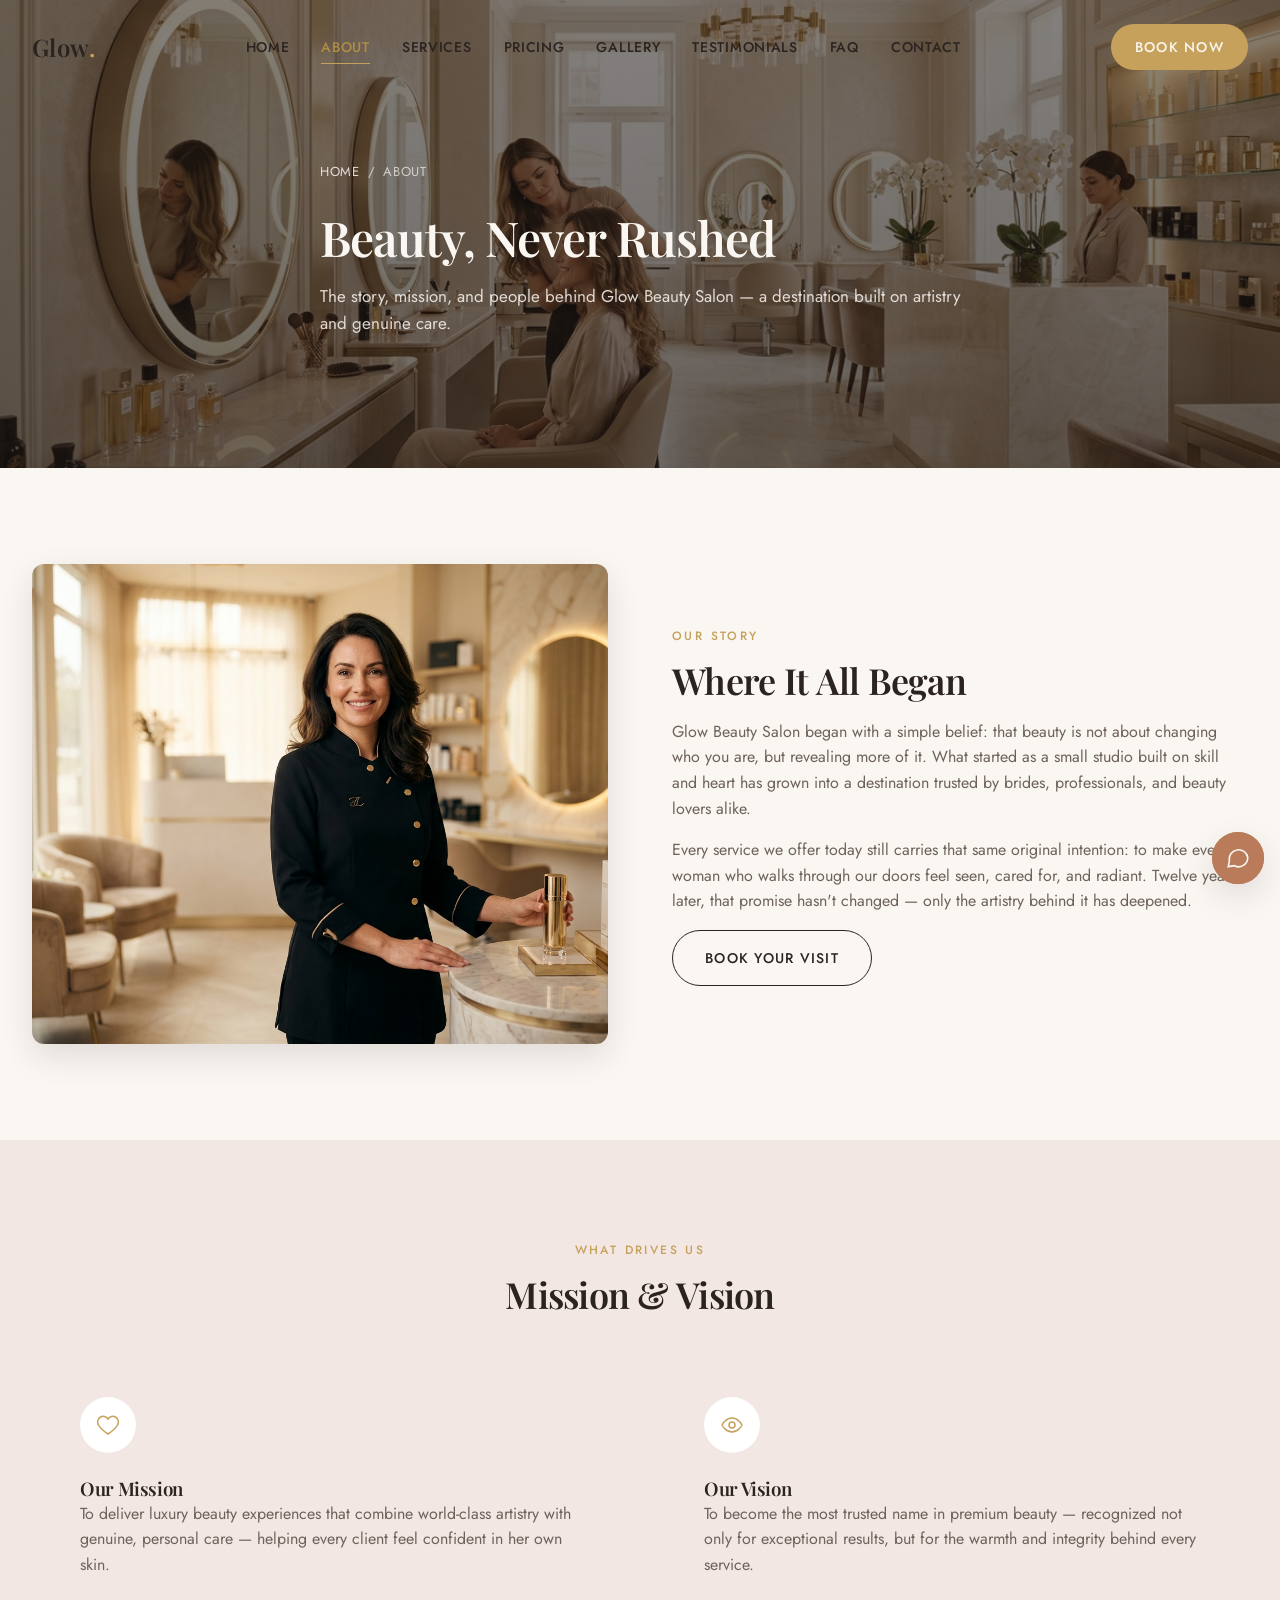
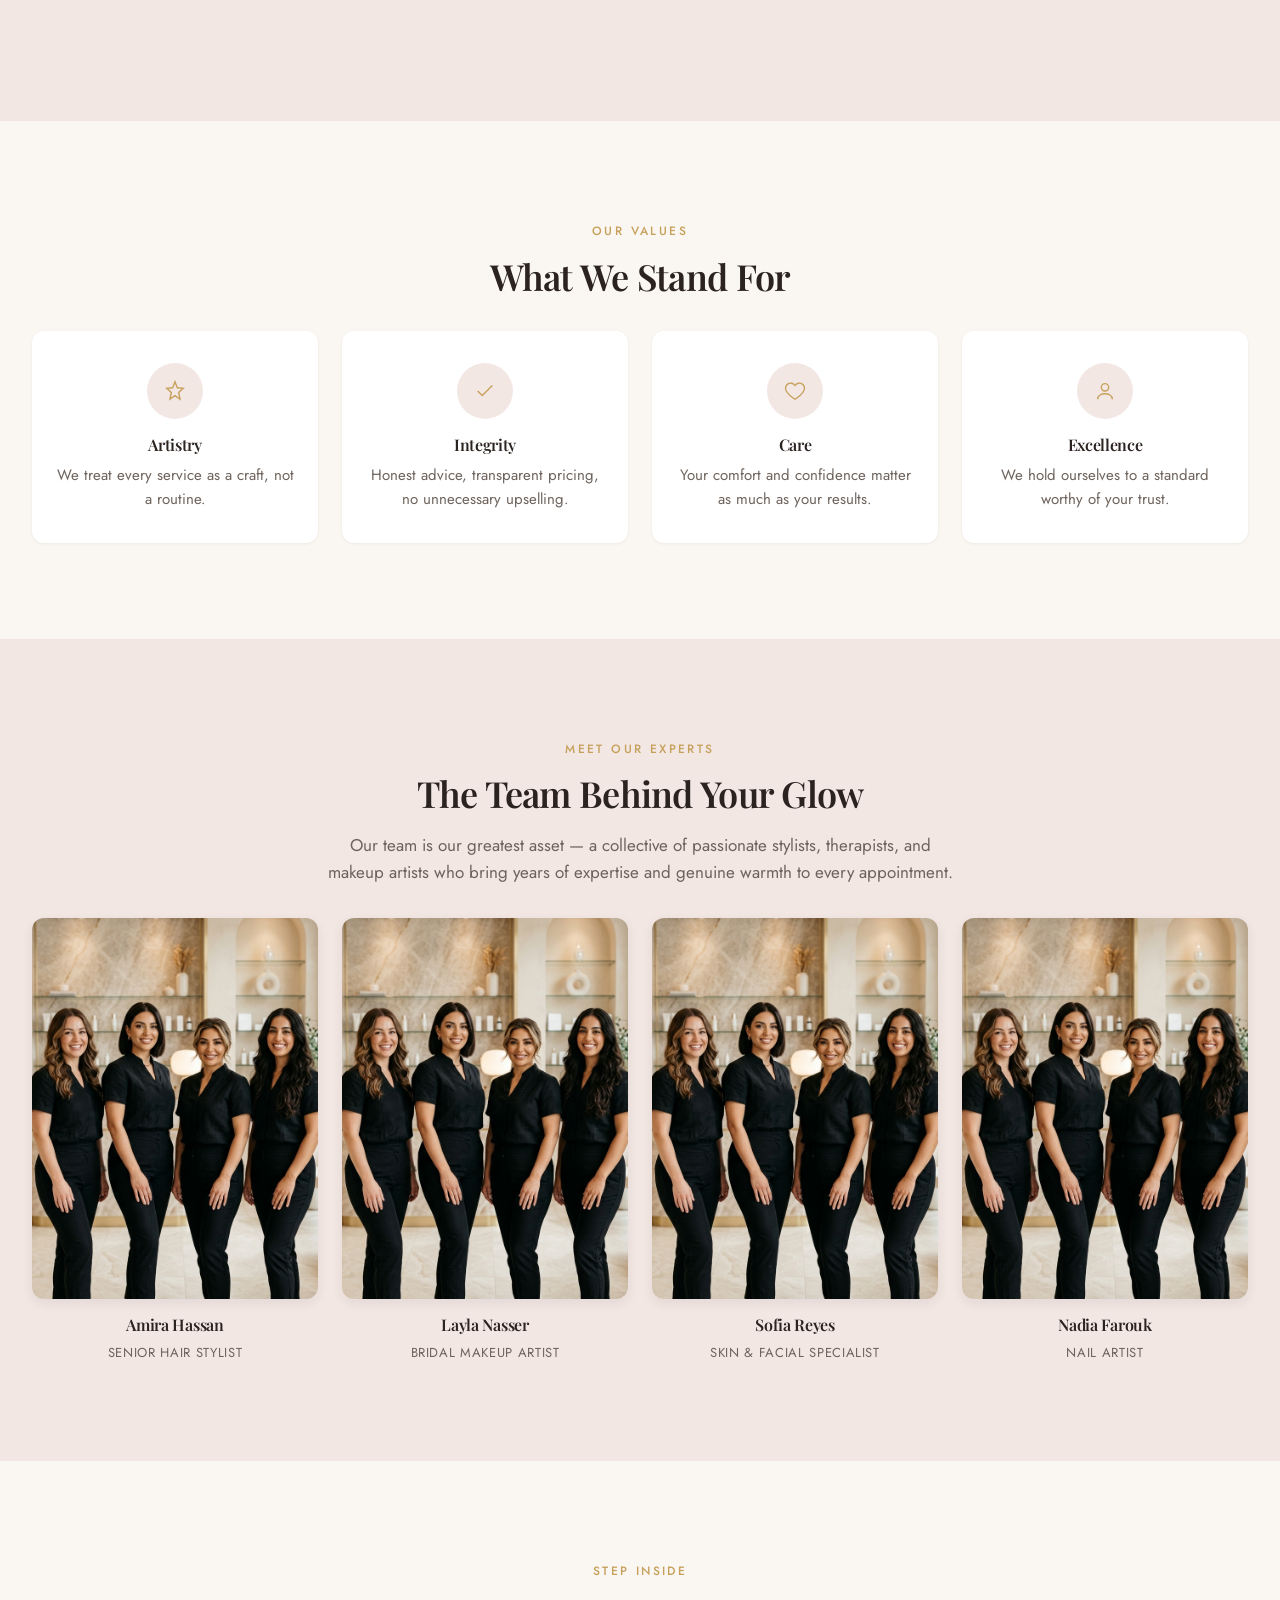
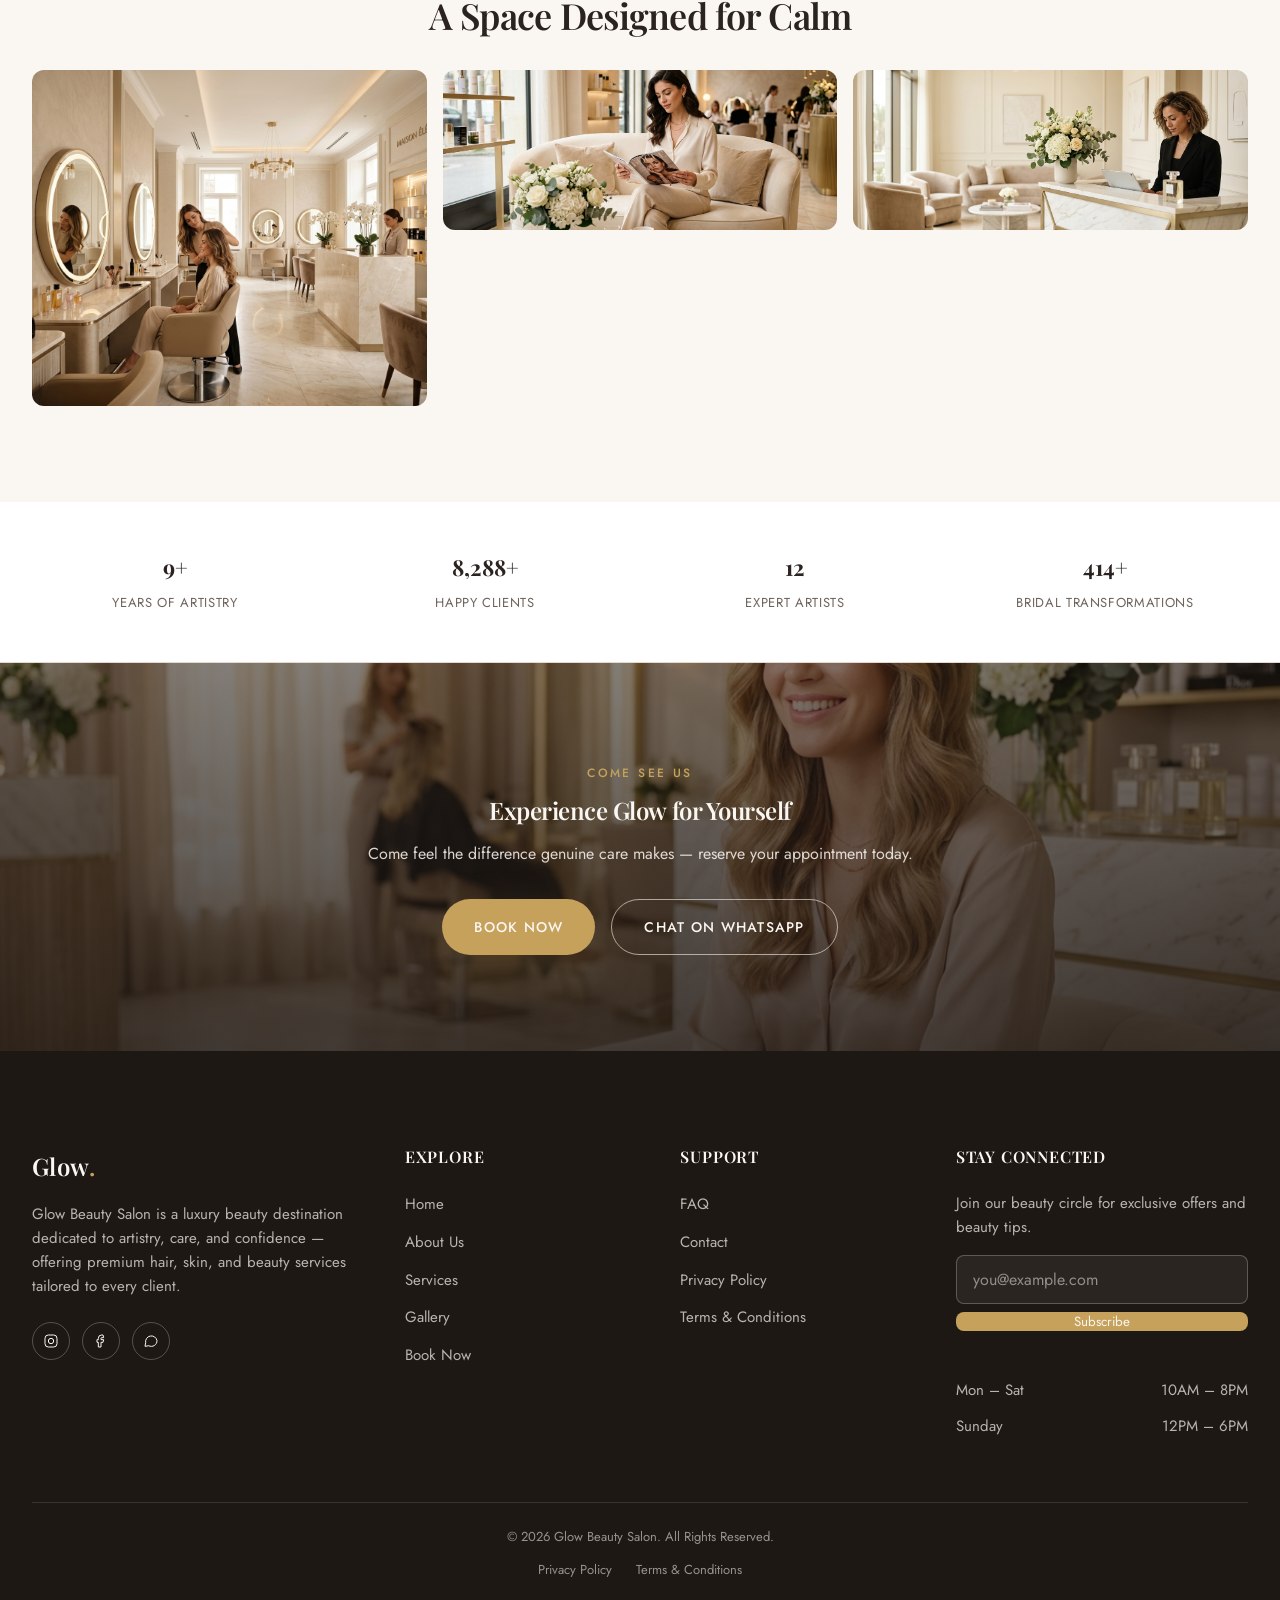
==== commit 7e81aa50: "Update about.html" ====
--- a/about.html
+++ b/about.html
@@ -12,7 +12,7 @@
   <meta property="og:type" content="website">
   <meta property="og:title" content="About Glow Beauty Salon">
   <meta property="og:description" content="Beauty, never rushed. Discover the story and team behind Glow Beauty Salon.">
-  <meta property="og:image" content="assets/images/founder-portrait.webp">
+  <meta property="og:image" content="assets/images/founder-portrait.jpeg">
   <meta property="og:url" content="https://www.glowbeautysalon.com/about.html">
   <meta name="twitter:card" content="summary_large_image">
 
@@ -89,7 +89,7 @@
     <!-- HERO -->
     <section class="page-hero">
       <div class="page-hero-bg" aria-hidden="true">
-        <img src="assets/images/salon-interior.webp" alt="" loading="eager">
+        <img src="assets/images/salon-interior.jpeg" alt="" loading="eager">
       </div>
       <div class="page-hero-overlay" aria-hidden="true"></div>
       <div class="container">
@@ -106,7 +106,7 @@
       <div class="container">
         <div class="story-split">
           <div class="story-split-media" data-reveal>
-            <img src="assets/images/founder-portrait.webp" alt="Founder of Glow Beauty Salon in the softly lit salon interior" loading="lazy">
+            <img src="assets/images/founder-portrait.jpeg" alt="Founder of Glow Beauty Salon in the softly lit salon interior" loading="lazy">
           </div>
           <div class="story-split-content" data-reveal data-reveal-delay="2">
             <span class="eyebrow">Our Story</span>
@@ -187,22 +187,22 @@
         </div>
         <div class="team-grid">
           <div class="team-card" data-reveal data-reveal-delay="1">
-            <div class="team-card-media"><img src="assets/images/beauty-team.webp" alt="Amira Hassan, Senior Hair Stylist at Glow Beauty Salon" loading="lazy"></div>
+            <div class="team-card-media"><img src="assets/images/beauty-team.jpeg" alt="Amira Hassan, Senior Hair Stylist at Glow Beauty Salon" loading="lazy"></div>
             <h4>Amira Hassan</h4>
             <span>Senior Hair Stylist</span>
           </div>
           <div class="team-card" data-reveal data-reveal-delay="2">
-            <div class="team-card-media"><img src="assets/images/beauty-team.webp" alt="Layla Nasser, Bridal Makeup Artist at Glow Beauty Salon" loading="lazy"></div>
+            <div class="team-card-media"><img src="assets/images/beauty-team.jpeg" alt="Layla Nasser, Bridal Makeup Artist at Glow Beauty Salon" loading="lazy"></div>
             <h4>Layla Nasser</h4>
             <span>Bridal Makeup Artist</span>
           </div>
           <div class="team-card" data-reveal data-reveal-delay="3">
-            <div class="team-card-media"><img src="assets/images/beauty-team.webp" alt="Sofia Reyes, Skin and Facial Specialist at Glow Beauty Salon" loading="lazy"></div>
+            <div class="team-card-media"><img src="assets/images/beauty-team.jpeg" alt="Sofia Reyes, Skin and Facial Specialist at Glow Beauty Salon" loading="lazy"></div>
             <h4>Sofia Reyes</h4>
             <span>Skin &amp; Facial Specialist</span>
           </div>
           <div class="team-card" data-reveal data-reveal-delay="4">
-            <div class="team-card-media"><img src="assets/images/beauty-team.webp" alt="Nadia Farouk, Nail Artist at Glow Beauty Salon" loading="lazy"></div>
+            <div class="team-card-media"><img src="assets/images/beauty-team.jpeg" alt="Nadia Farouk, Nail Artist at Glow Beauty Salon" loading="lazy"></div>
             <h4>Nadia Farouk</h4>
             <span>Nail Artist</span>
           </div>
@@ -219,15 +219,15 @@
         </div>
         <div class="gallery-grid">
           <div class="gallery-item span-tall" data-reveal data-reveal-delay="1">
-            <img src="assets/images/salon-interior.webp" alt="Glow Beauty Salon main interior with warm ambient lighting" loading="lazy">
+            <img src="assets/images/salon-interior.jpeg" alt="Glow Beauty Salon main interior with warm ambient lighting" loading="lazy">
             <div class="gallery-item-overlay"><span>Reception</span></div>
           </div>
           <div class="gallery-item" data-reveal data-reveal-delay="2">
-            <img src="assets/images/waiting-lounge.webp" alt="Glow Beauty Salon waiting lounge" loading="lazy">
+            <img src="assets/images/waiting-lounge.jpeg" alt="Glow Beauty Salon waiting lounge" loading="lazy">
             <div class="gallery-item-overlay"><span>Lounge</span></div>
           </div>
           <div class="gallery-item" data-reveal data-reveal-delay="3">
-            <img src="assets/images/reception-area.webp" alt="Glow Beauty Salon reception desk" loading="lazy">
+            <img src="assets/images/reception-area.jpeg" alt="Glow Beauty Salon reception desk" loading="lazy">
             <div class="gallery-item-overlay"><span>Front Desk</span></div>
           </div>
         </div>
@@ -258,7 +258,7 @@
 
     <!-- CTA -->
     <section class="final-cta" aria-labelledby="about-cta-title">
-      <div class="final-cta-bg" aria-hidden="true"><img src="assets/images/booking-cta-banner.webp" alt="" loading="lazy"></div>
+      <div class="final-cta-bg" aria-hidden="true"><img src="assets/images/booking-cta-banner.jpeg" alt="" loading="lazy"></div>
       <div class="final-cta-overlay" aria-hidden="true"></div>
       <div class="container">
         <div class="final-cta-content" data-reveal>
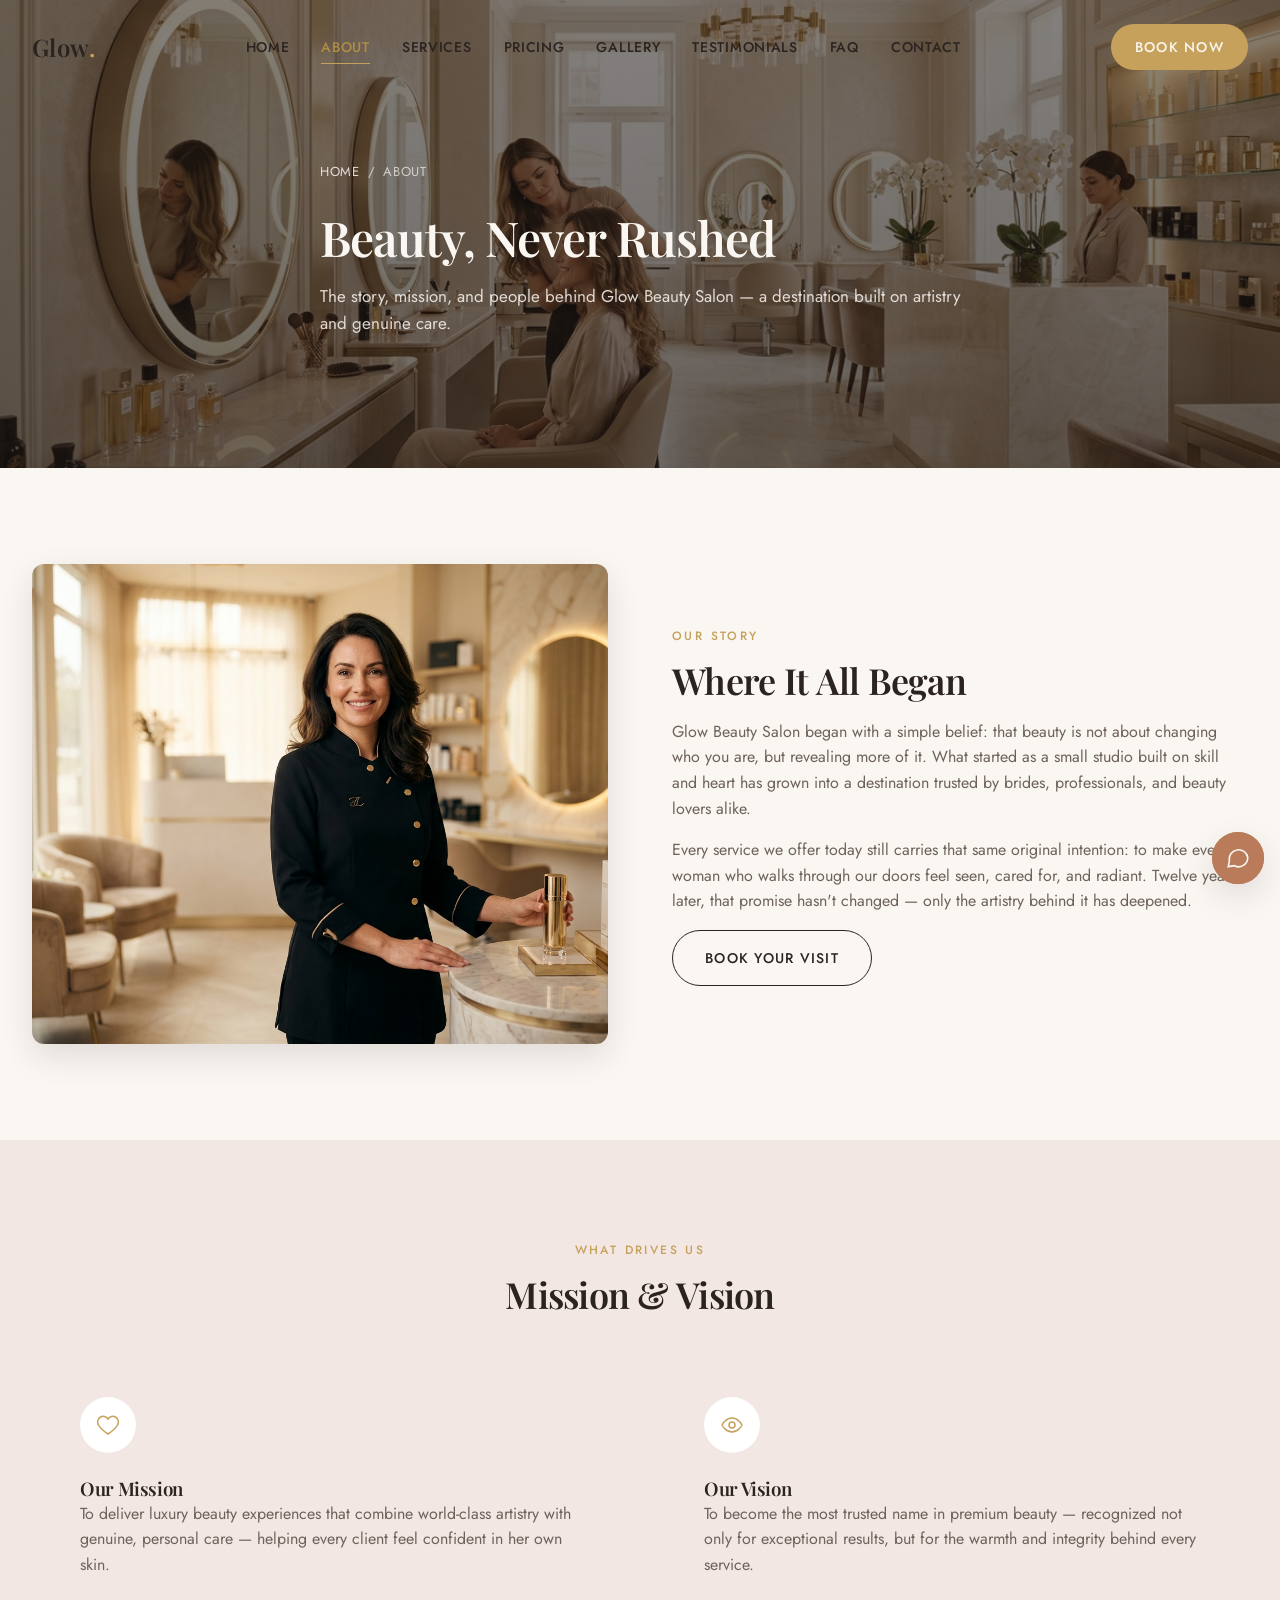
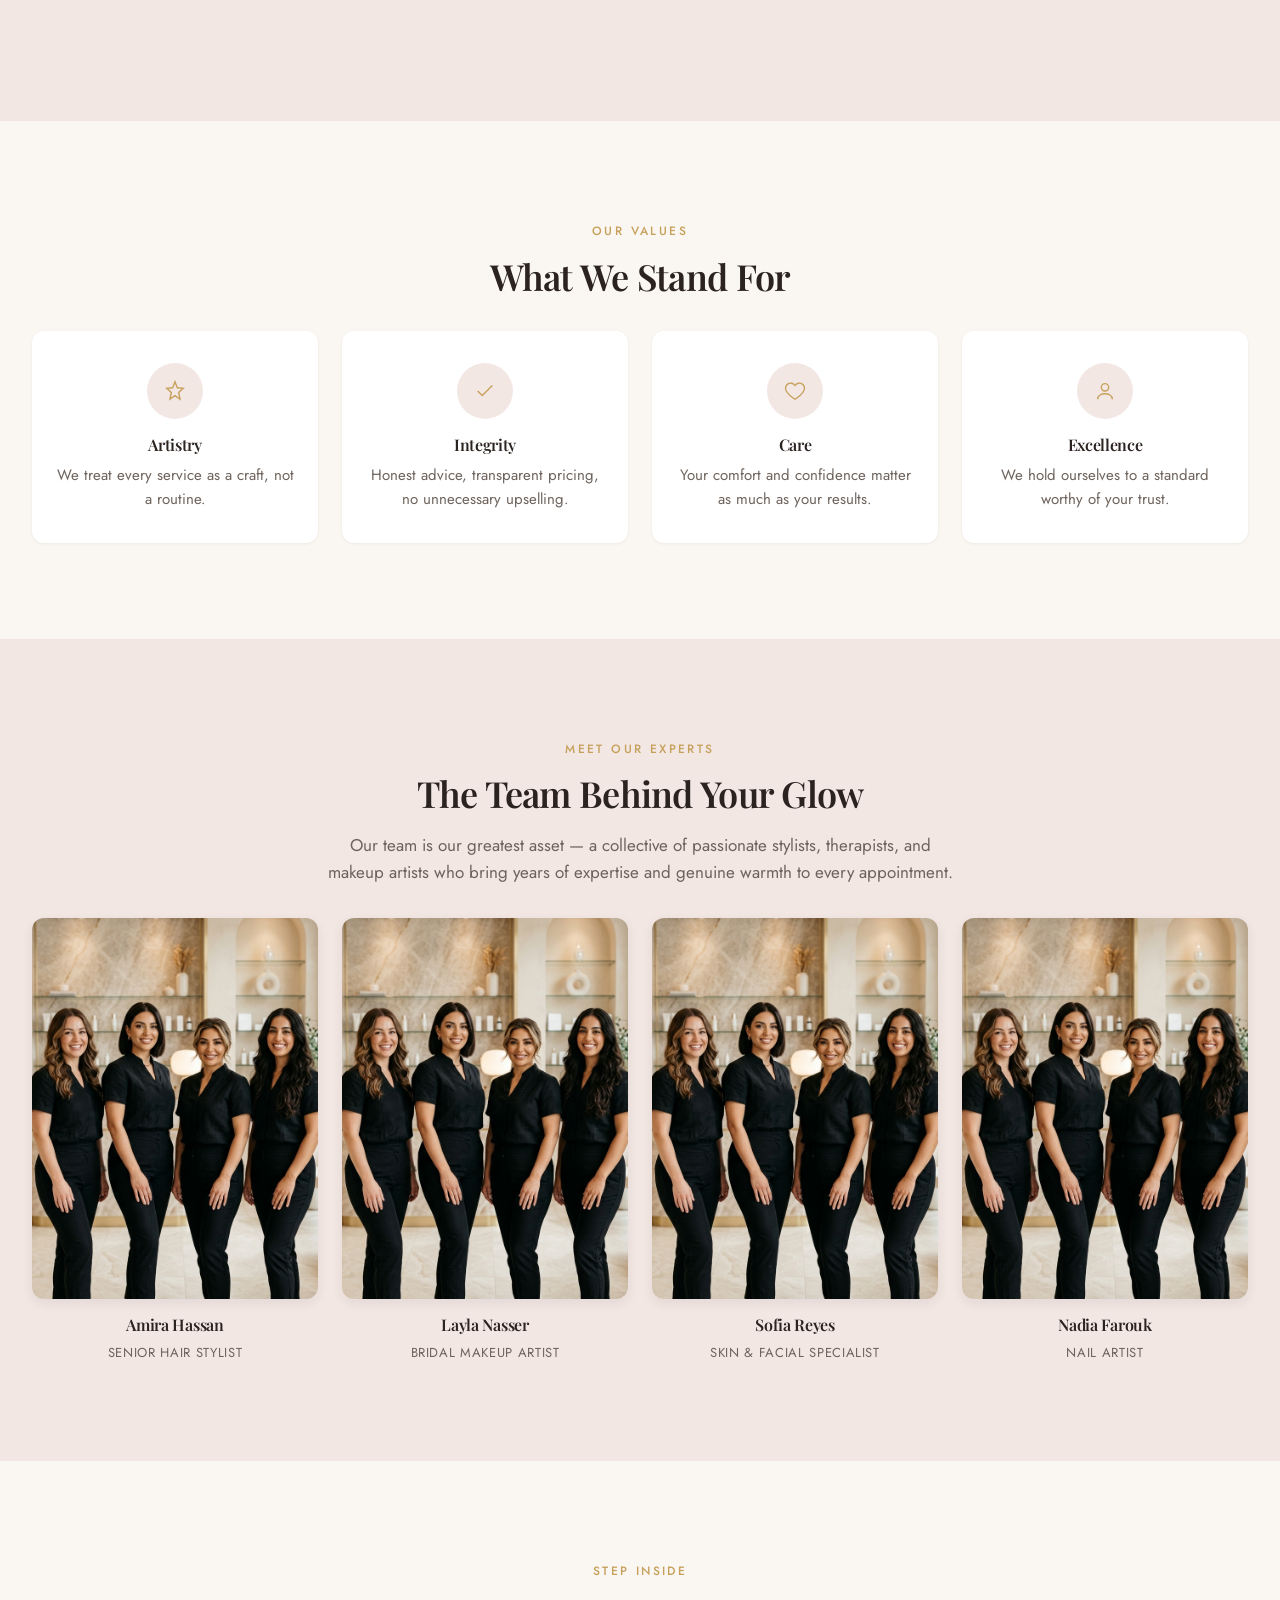
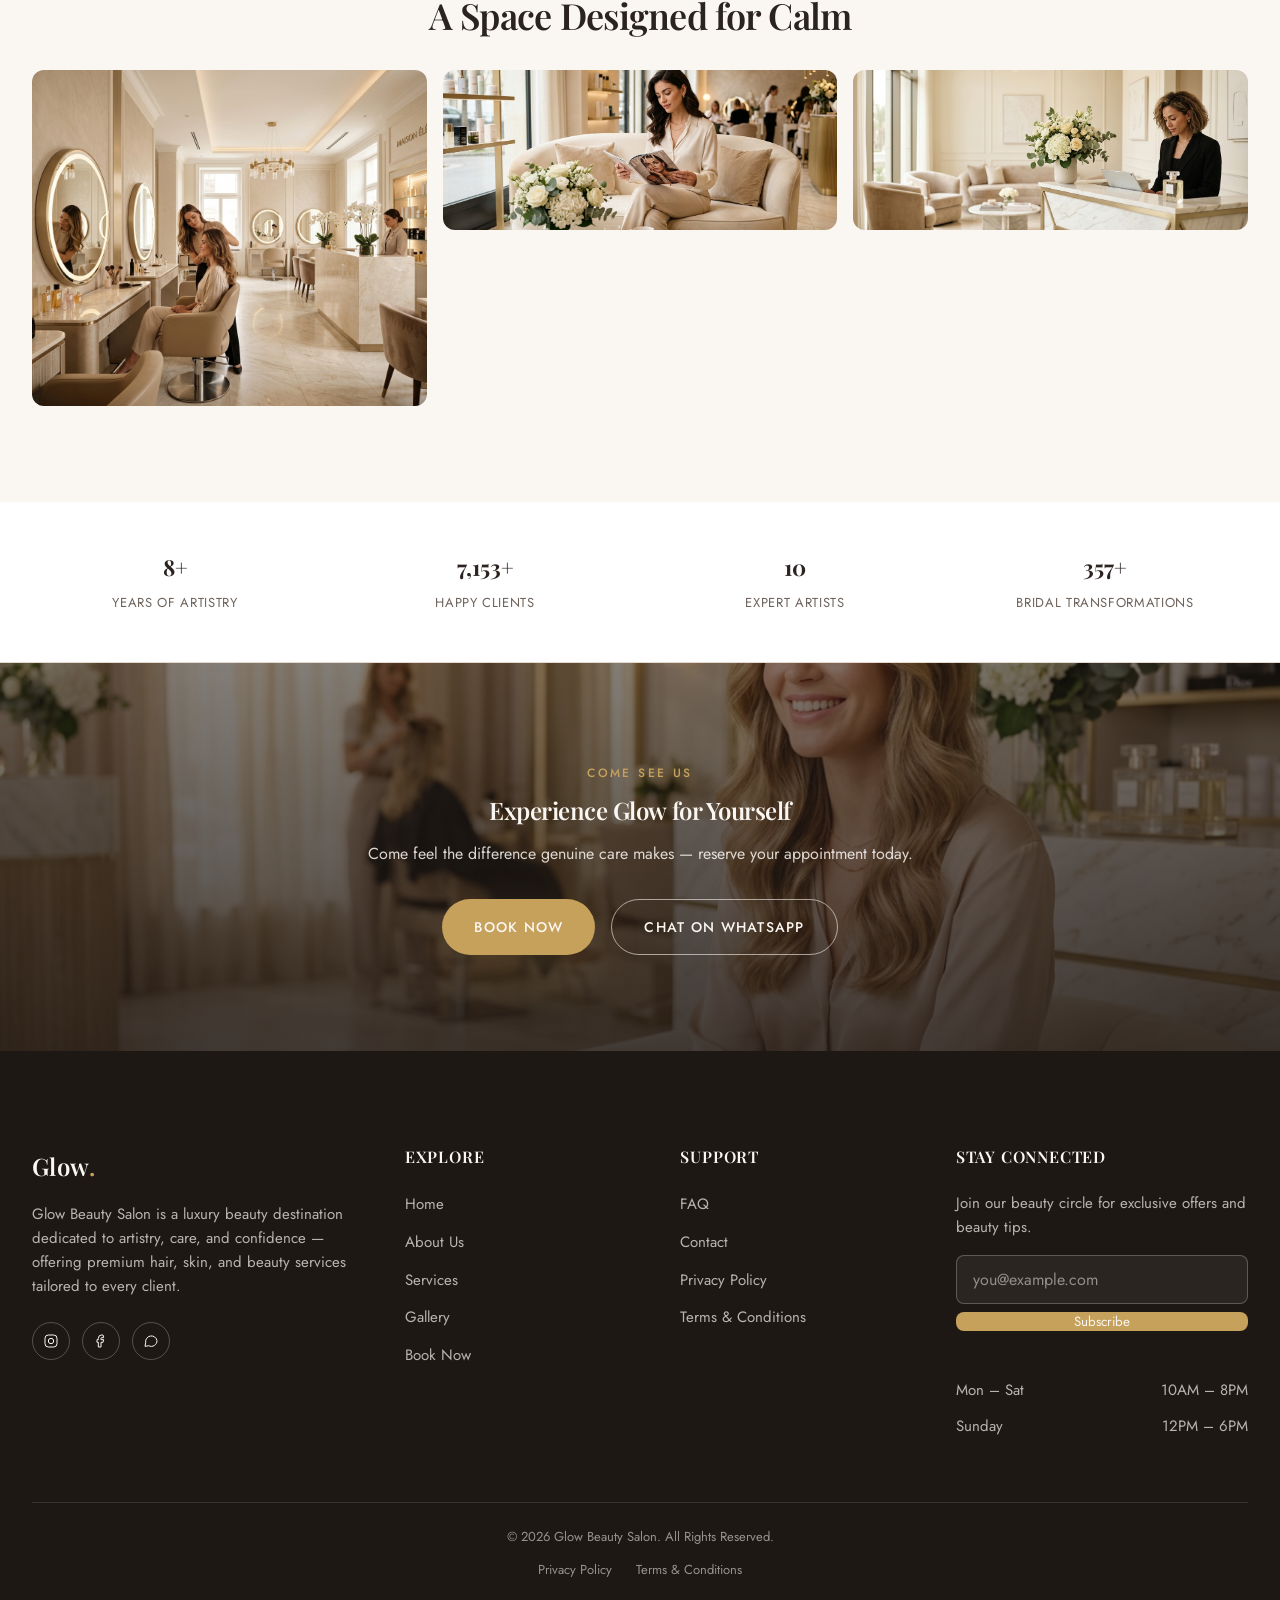
==== commit 67ae74d4: "Update about.html" ====
--- a/about.html
+++ b/about.html
@@ -79,7 +79,7 @@
       <div class="mobile-social">
         <a href="#" class="icon-btn" aria-label="Instagram"><svg width="18" height="18" viewBox="0 0 24 24" fill="none" stroke="currentColor" stroke-width="1.5"><rect x="3" y="3" width="18" height="18" rx="5"/><circle cx="12" cy="12" r="4"/></svg></a>
         <a href="#" class="icon-btn" aria-label="Facebook"><svg width="18" height="18" viewBox="0 0 24 24" fill="none" stroke="currentColor" stroke-width="1.5"><path d="M15 3h-2a5 5 0 0 0-5 5v2H6v4h2v7h4v-7h3l1-4h-4V8a1 1 0 0 1 1-1h3z"/></svg></a>
-        <a href="https://wa.me/15550100" class="icon-btn" aria-label="WhatsApp"><svg width="18" height="18" viewBox="0 0 24 24" fill="none" stroke="currentColor" stroke-width="1.5"><path d="M21 11.5a8.5 8.5 0 0 1-12.4 7.6L3 20l1-5.4A8.5 8.5 0 1 1 21 11.5z"/></svg></a>
+        <a href="https://wa.me/971581197208" class="icon-btn" aria-label="WhatsApp"><svg width="18" height="18" viewBox="0 0 24 24" fill="none" stroke="currentColor" stroke-width="1.5"><path d="M21 11.5a8.5 8.5 0 0 1-12.4 7.6L3 20l1-5.4A8.5 8.5 0 1 1 21 11.5z"/></svg></a>
       </div>
     </div>
   </div>
@@ -267,7 +267,7 @@
           <p>Come feel the difference genuine care makes — reserve your appointment today.</p>
           <div class="final-cta-actions">
             <a href="appointment.html" class="btn btn-primary">Book Now</a>
-            <a href="https://wa.me/15550100" class="btn btn-outline-light">Chat on WhatsApp</a>
+            <a href="https://wa.me/971567654647" class="btn btn-outline-light">Chat on WhatsApp</a>
           </div>
         </div>
       </div>
@@ -285,7 +285,7 @@
           <div class="footer-social">
             <a href="#" class="icon-btn" aria-label="Instagram" style="background:transparent;box-shadow:none;color:inherit;"><svg width="16" height="16" viewBox="0 0 24 24" fill="none" stroke="currentColor" stroke-width="1.5"><rect x="3" y="3" width="18" height="18" rx="5"/><circle cx="12" cy="12" r="4"/></svg></a>
             <a href="#" class="icon-btn" aria-label="Facebook" style="background:transparent;box-shadow:none;color:inherit;"><svg width="16" height="16" viewBox="0 0 24 24" fill="none" stroke="currentColor" stroke-width="1.5"><path d="M15 3h-2a5 5 0 0 0-5 5v2H6v4h2v7h4v-7h3l1-4h-4V8a1 1 0 0 1 1-1h3z"/></svg></a>
-            <a href="https://wa.me/15550100" class="icon-btn" aria-label="WhatsApp" style="background:transparent;box-shadow:none;color:inherit;"><svg width="16" height="16" viewBox="0 0 24 24" fill="none" stroke="currentColor" stroke-width="1.5"><path d="M21 11.5a8.5 8.5 0 0 1-12.4 7.6L3 20l1-5.4A8.5 8.5 0 1 1 21 11.5z"/></svg></a>
+            <a href="https://wa.me/971567654647" class="icon-btn" aria-label="WhatsApp" style="background:transparent;box-shadow:none;color:inherit;"><svg width="16" height="16" viewBox="0 0 24 24" fill="none" stroke="currentColor" stroke-width="1.5"><path d="M21 11.5a8.5 8.5 0 0 1-12.4 7.6L3 20l1-5.4A8.5 8.5 0 1 1 21 11.5z"/></svg></a>
           </div>
         </div>
         <div class="footer-col">
@@ -332,7 +332,7 @@
     </div>
   </footer>
 
-  <a href="https://wa.me/15550100" class="whatsapp-float" aria-label="Chat with Glow Beauty Salon on WhatsApp" target="_blank" rel="noopener">
+  <a href="https://wa.me/" class="whatsapp-float" aria-label="Chat with Glow Beauty Salon on WhatsApp" target="_blank" rel="noopener">
     <svg width="26" height="26" viewBox="0 0 24 24" fill="none" stroke="currentColor" stroke-width="1.5"><path d="M21 11.5a8.5 8.5 0 0 1-12.4 7.6L3 20l1-5.4A8.5 8.5 0 1 1 21 11.5z"/></svg>
   </a>
 
